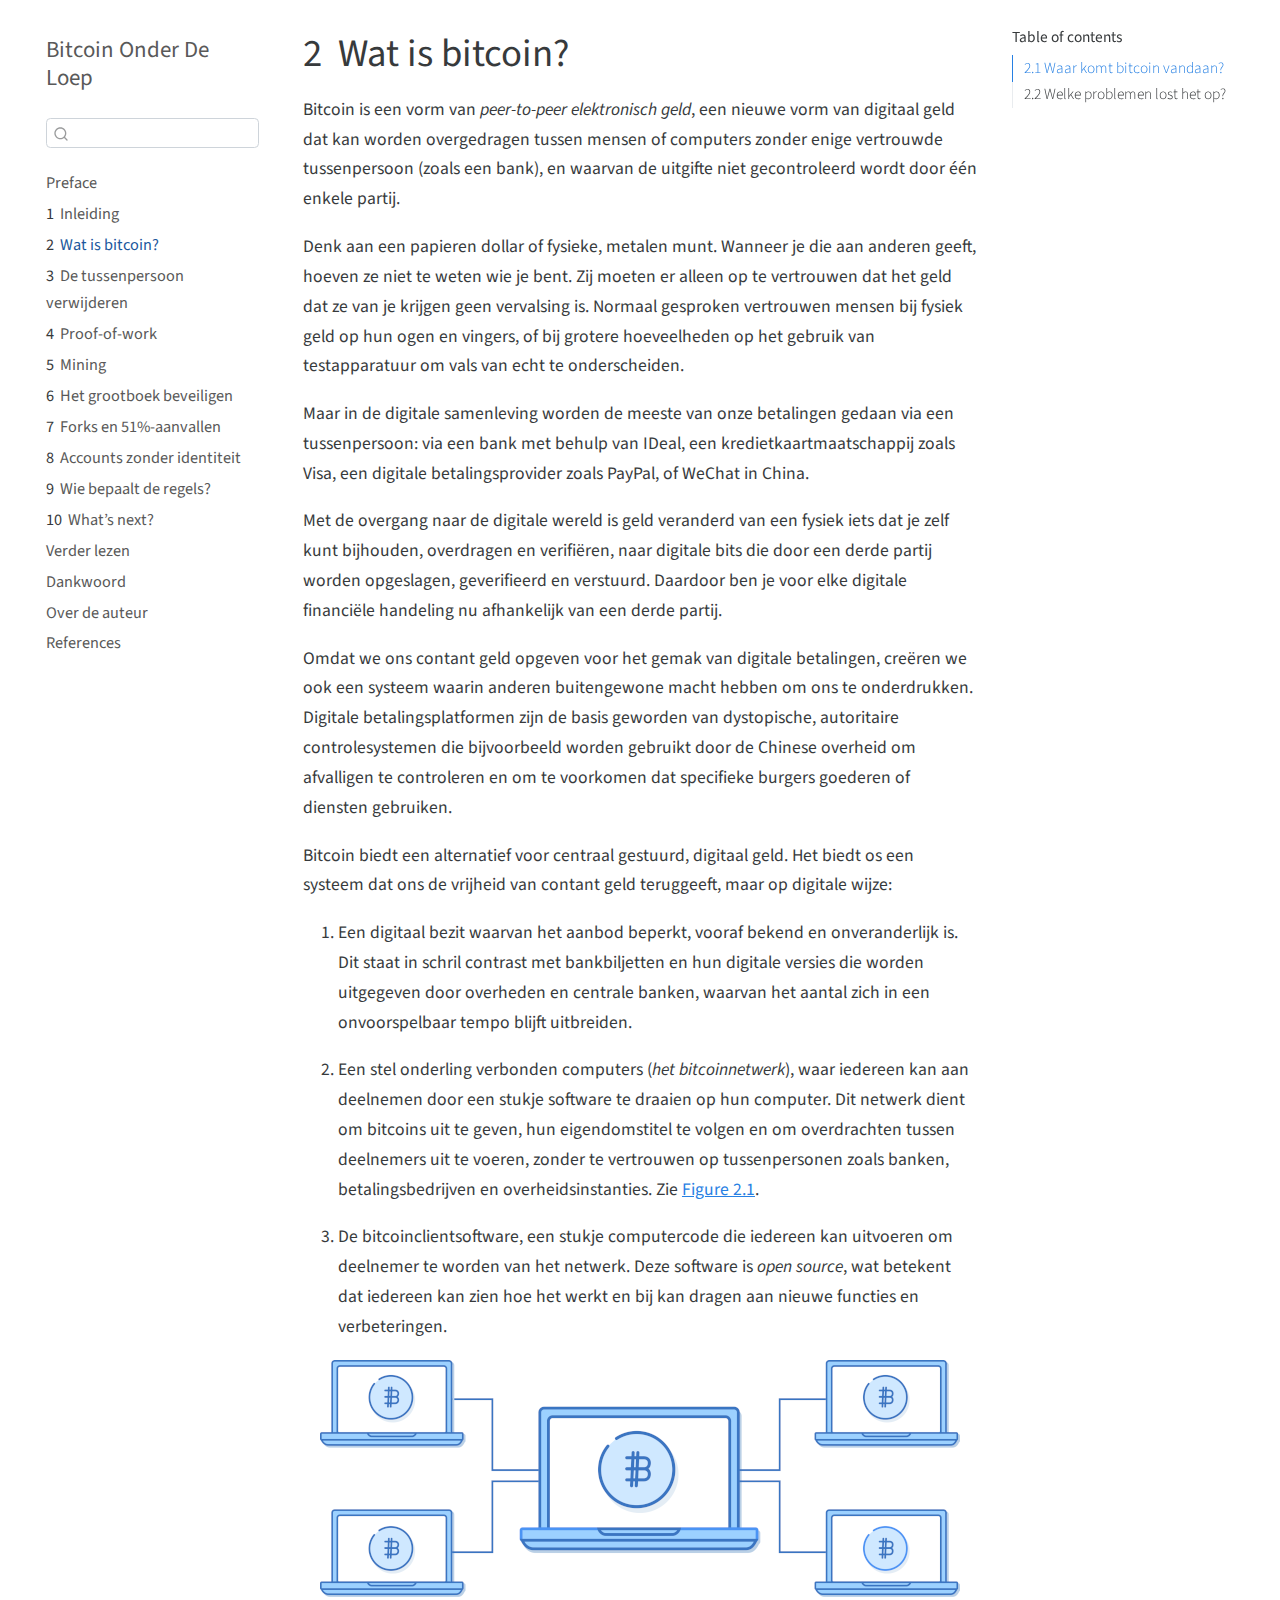
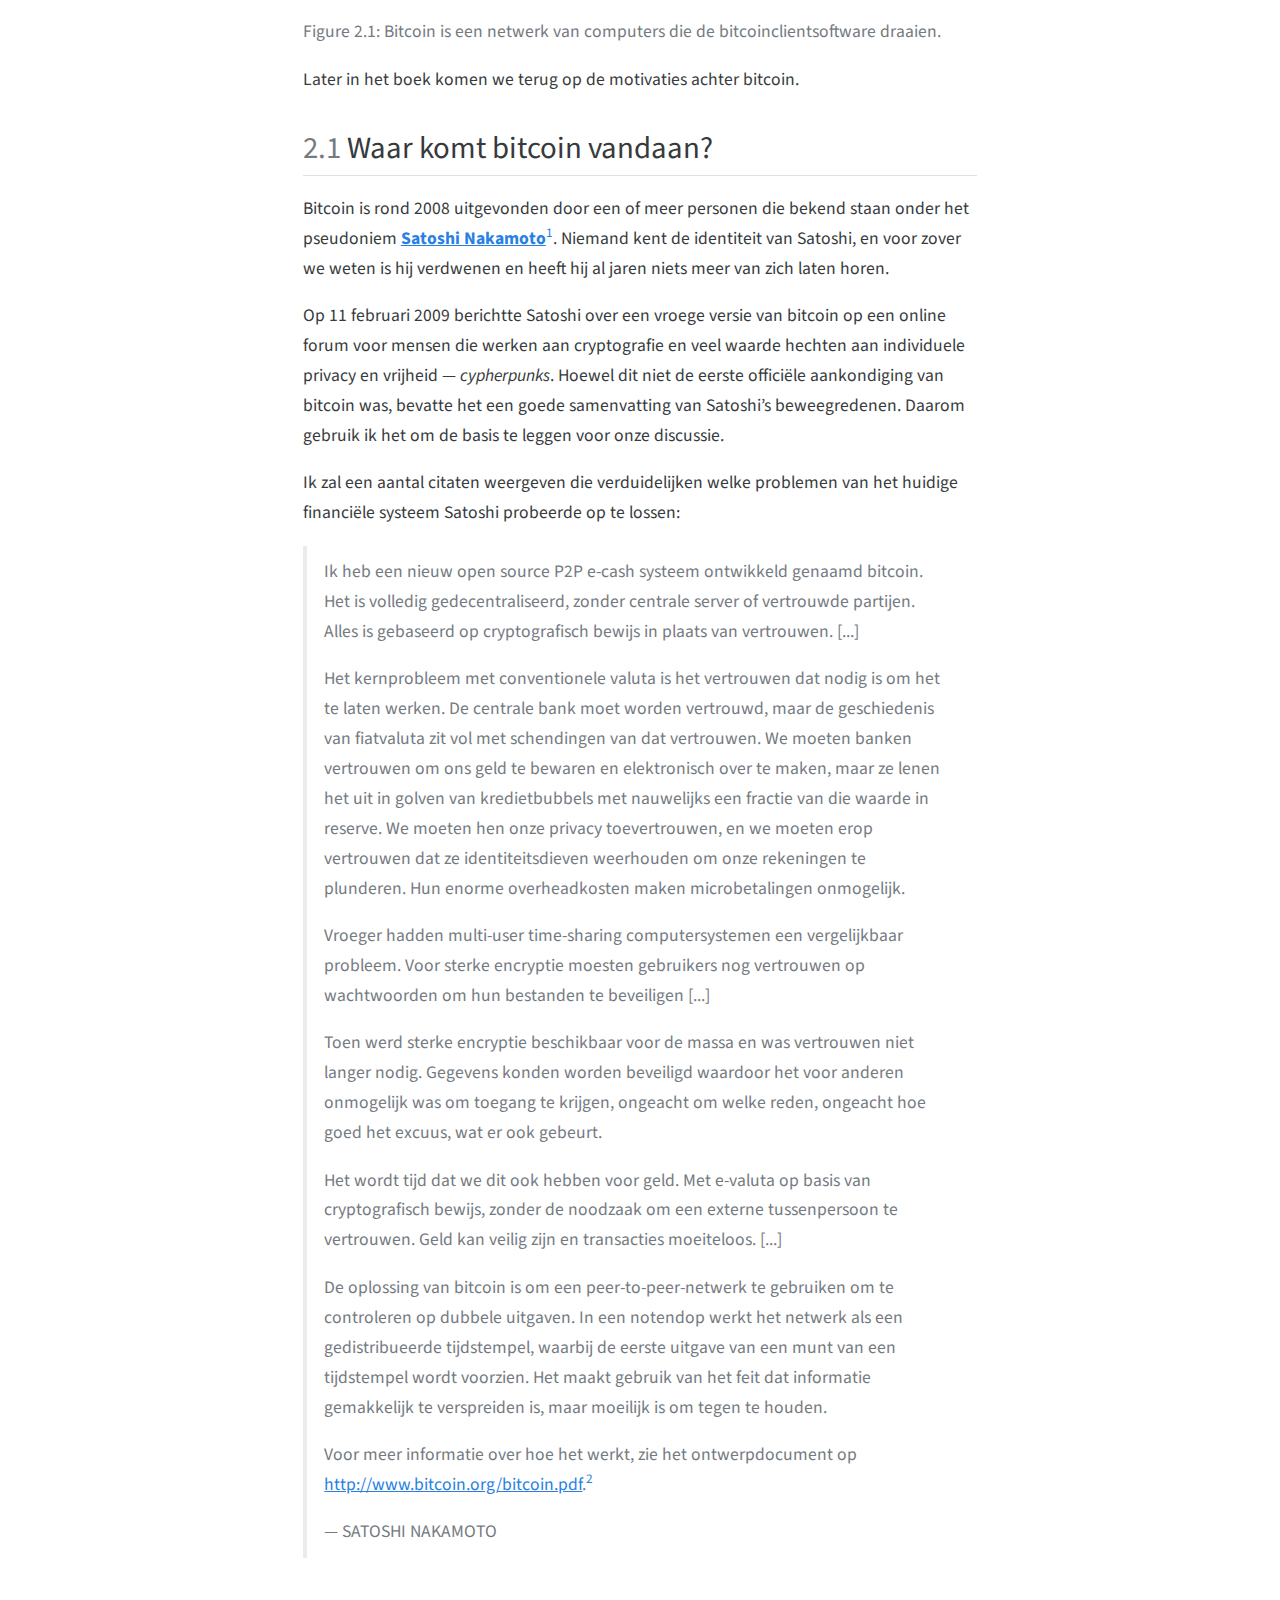
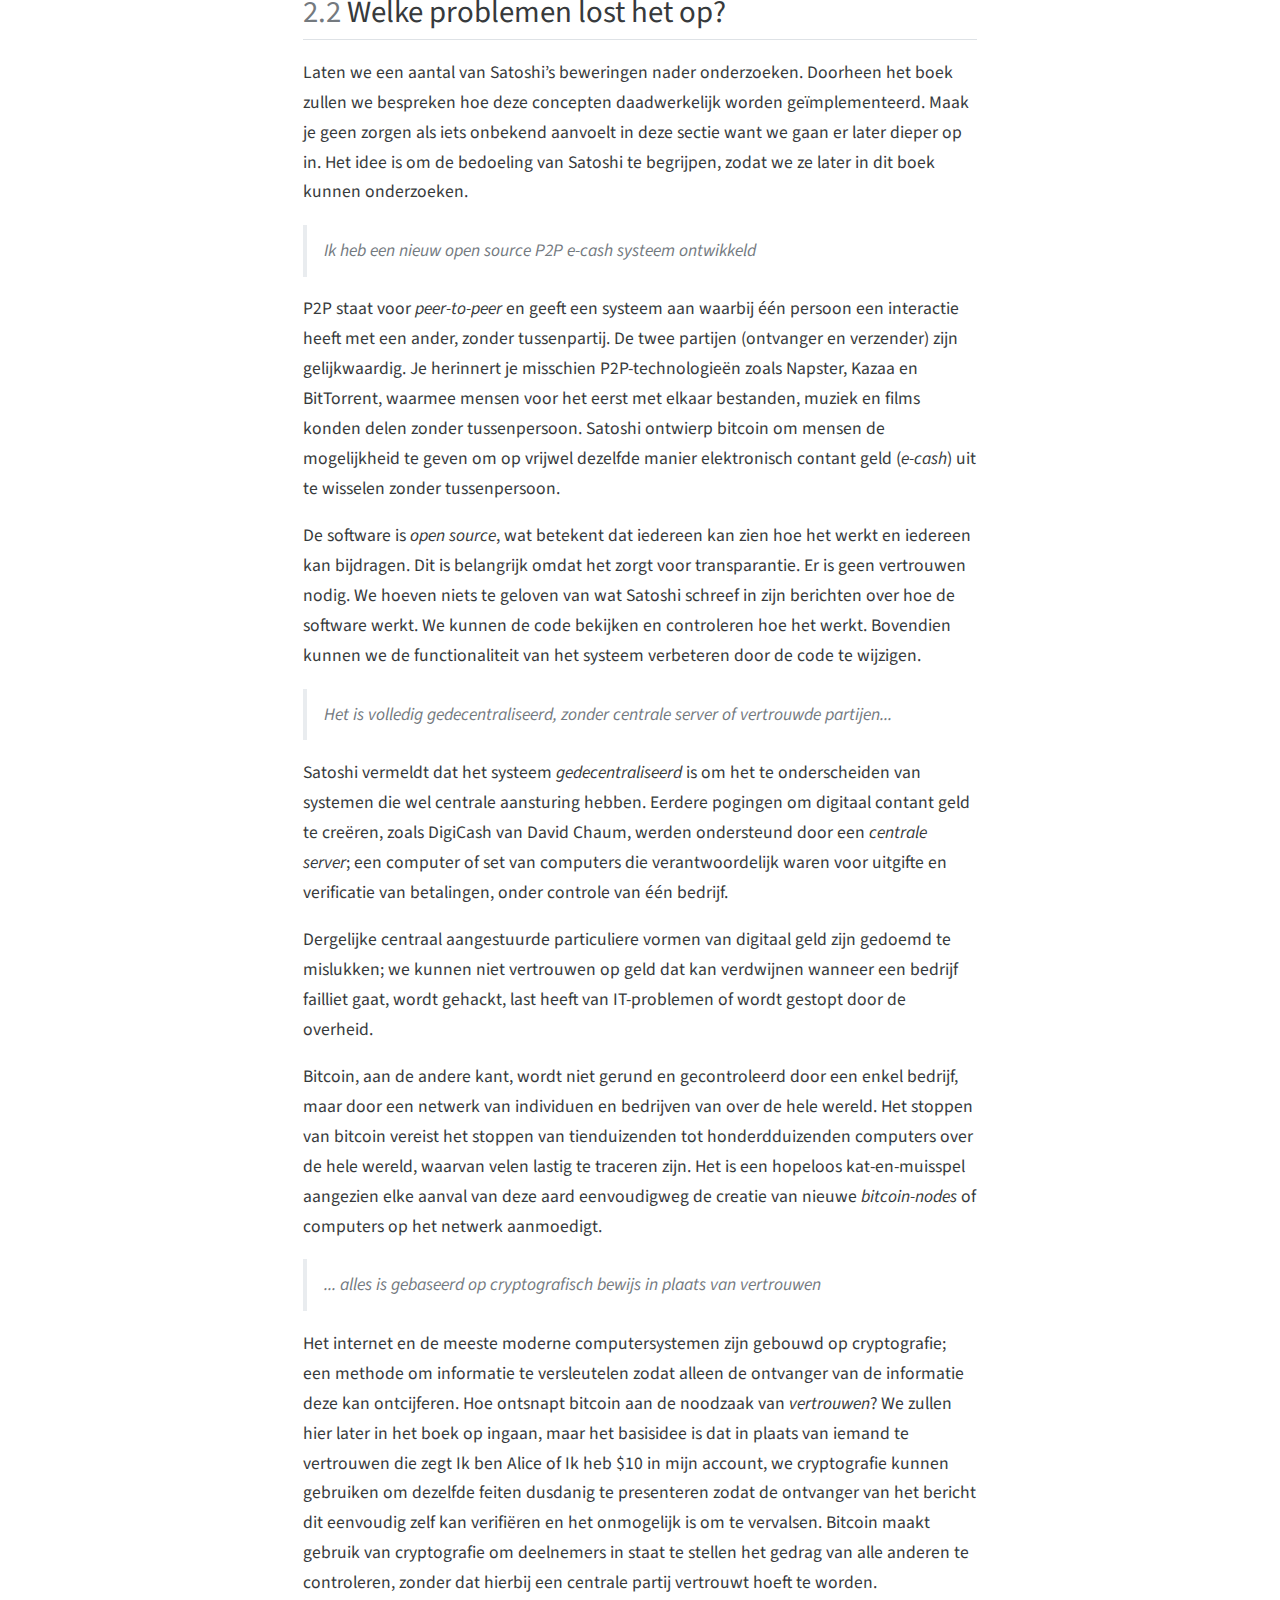
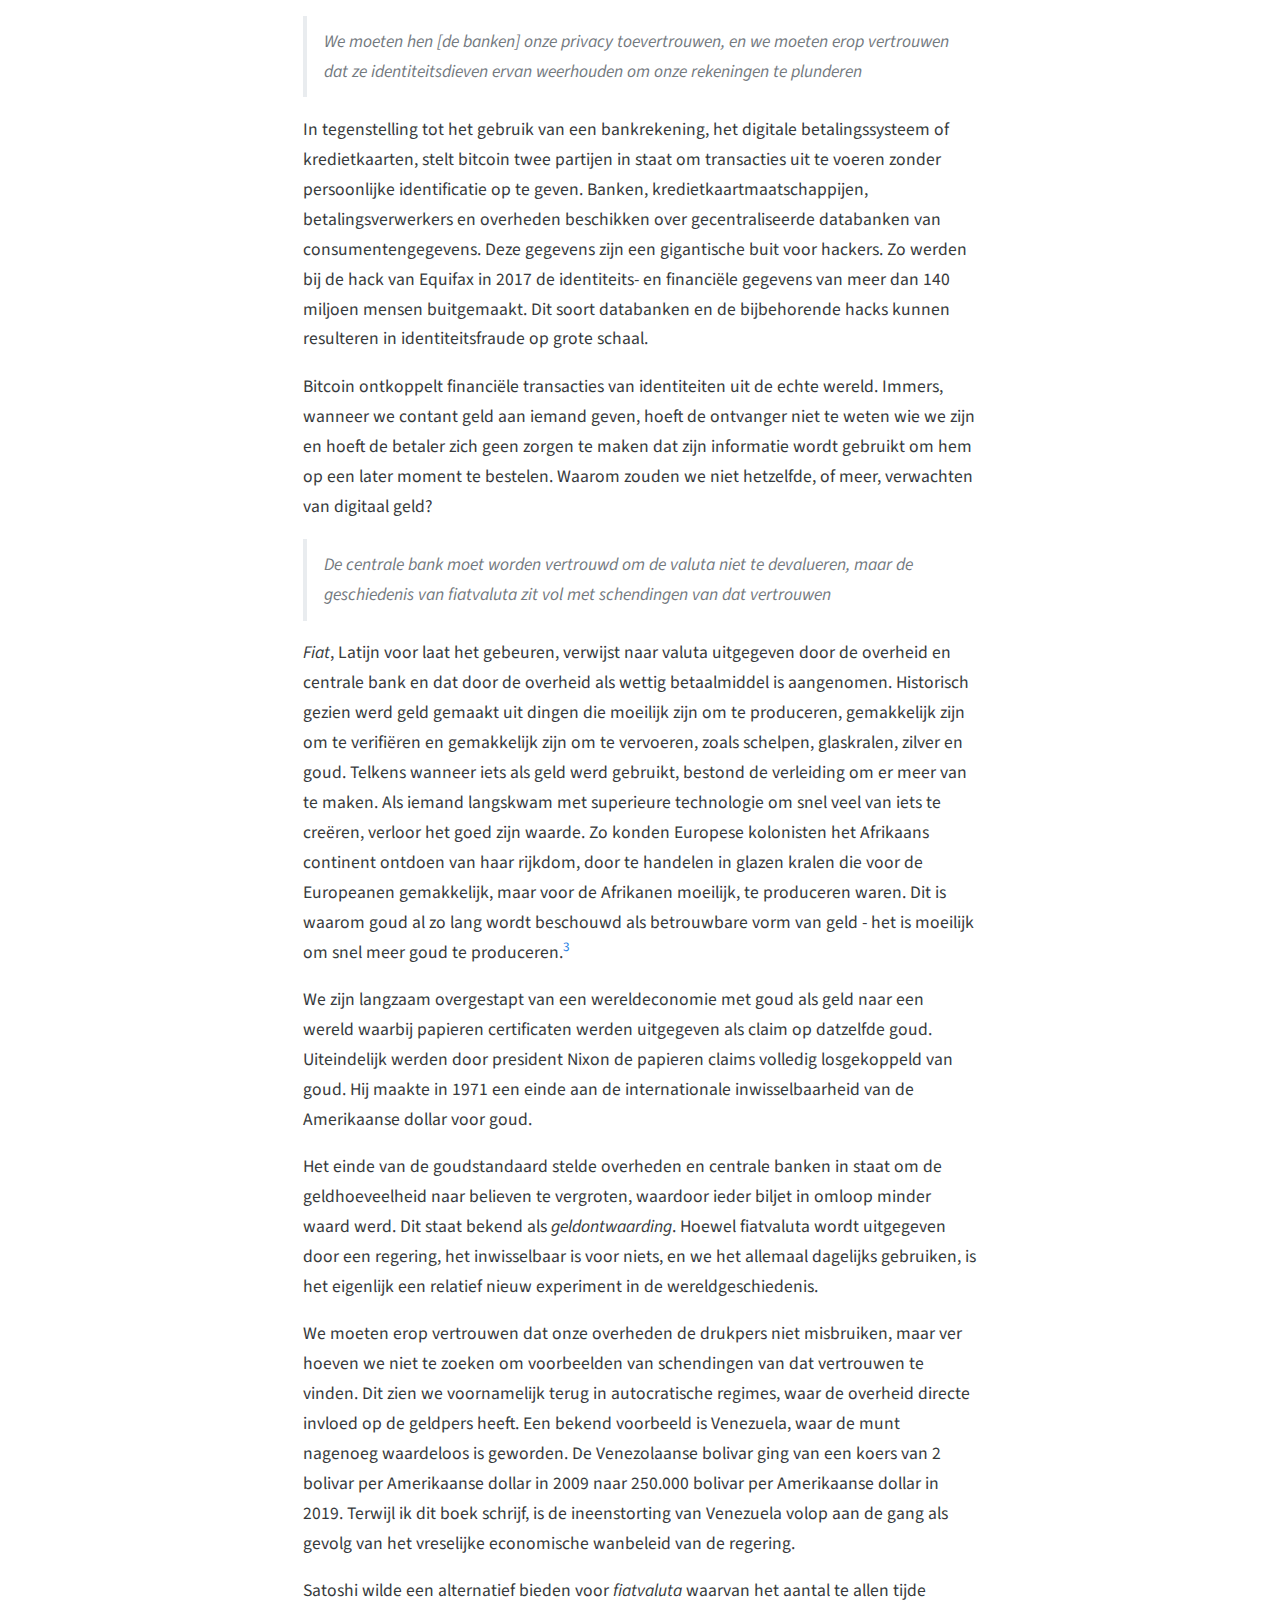
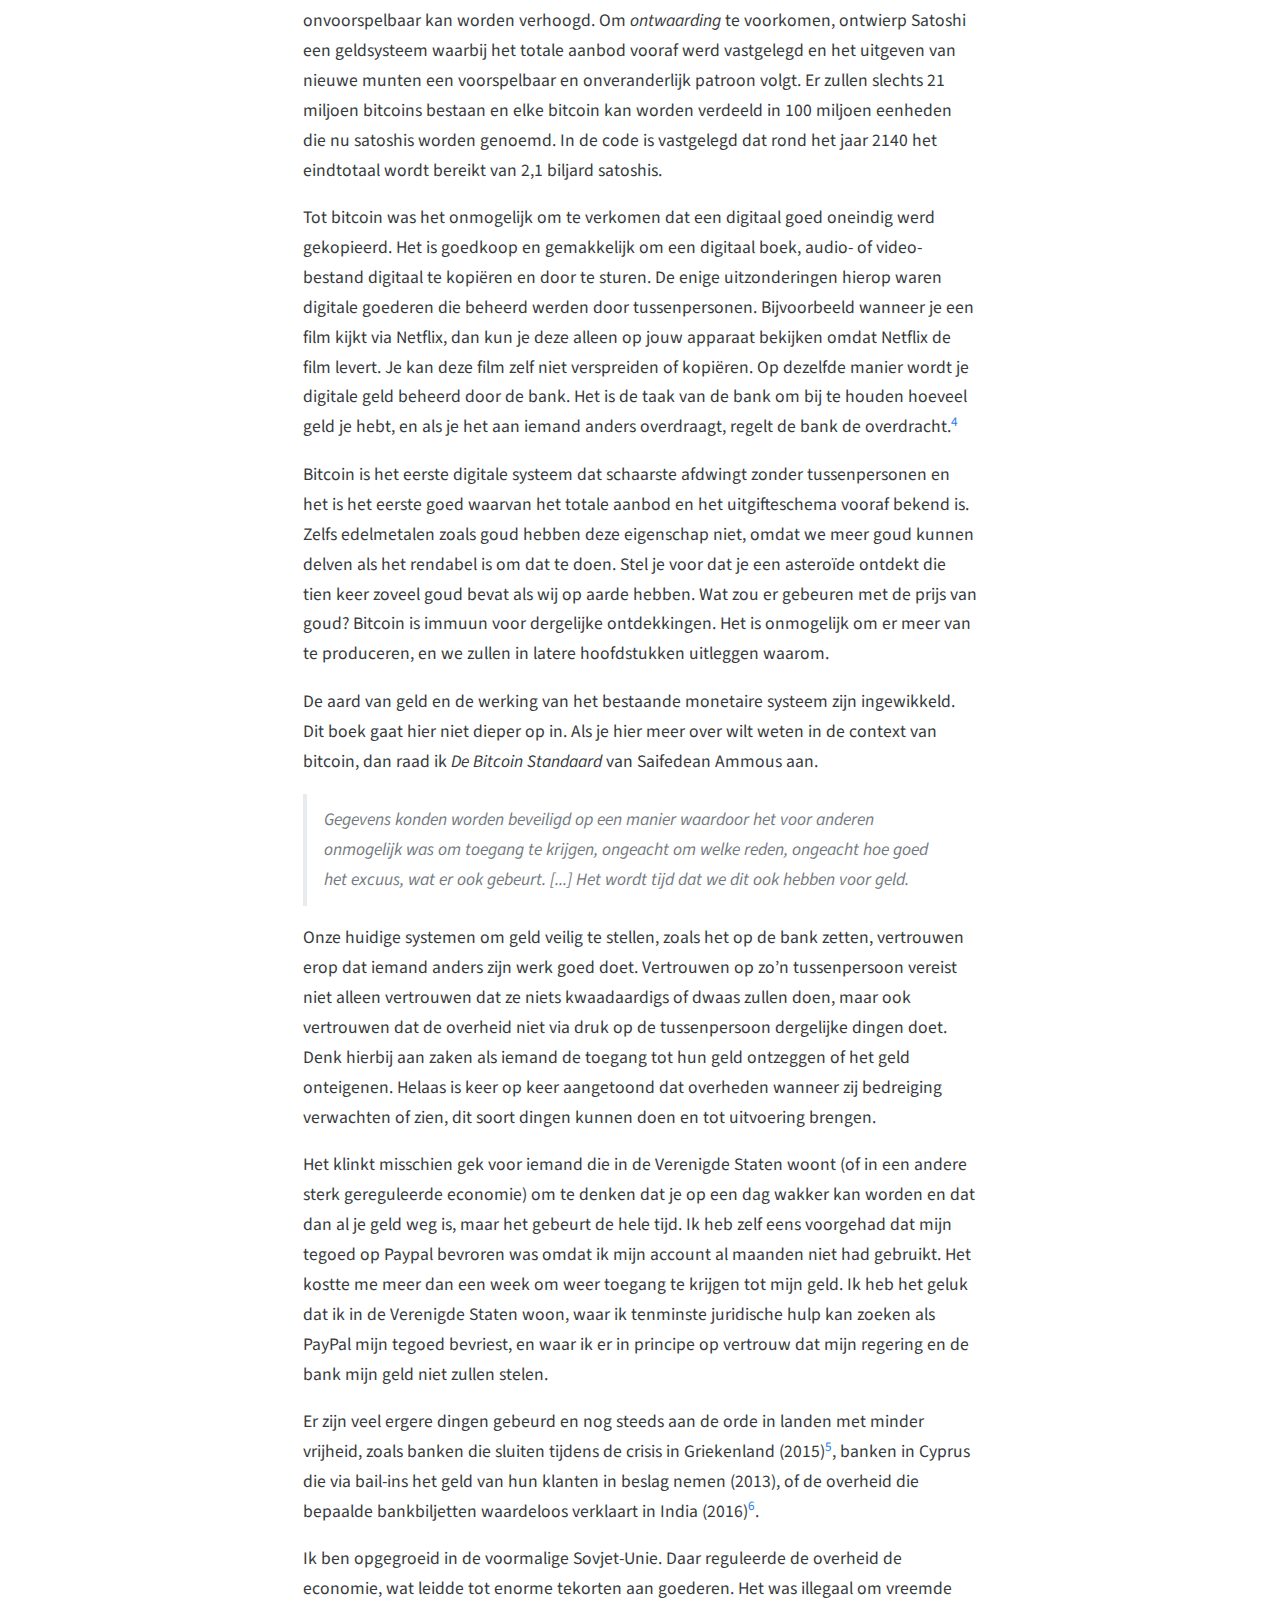
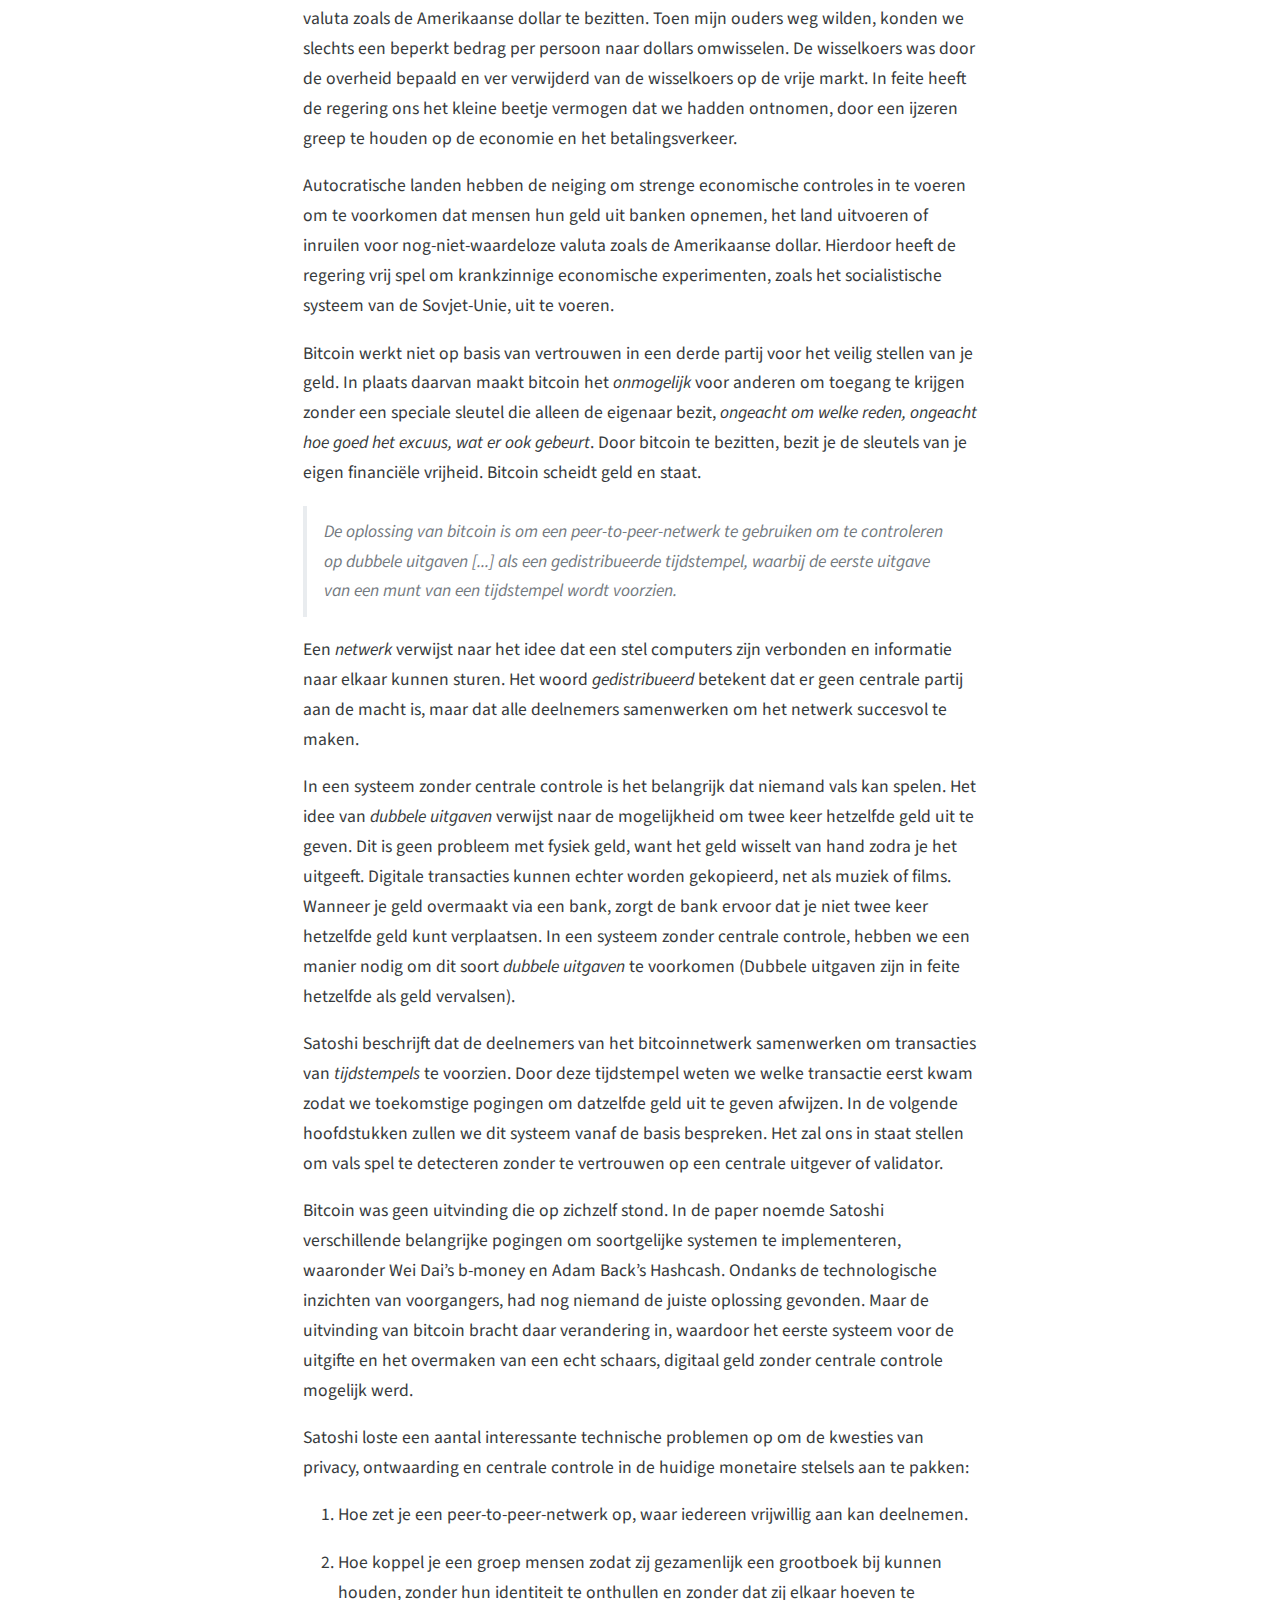
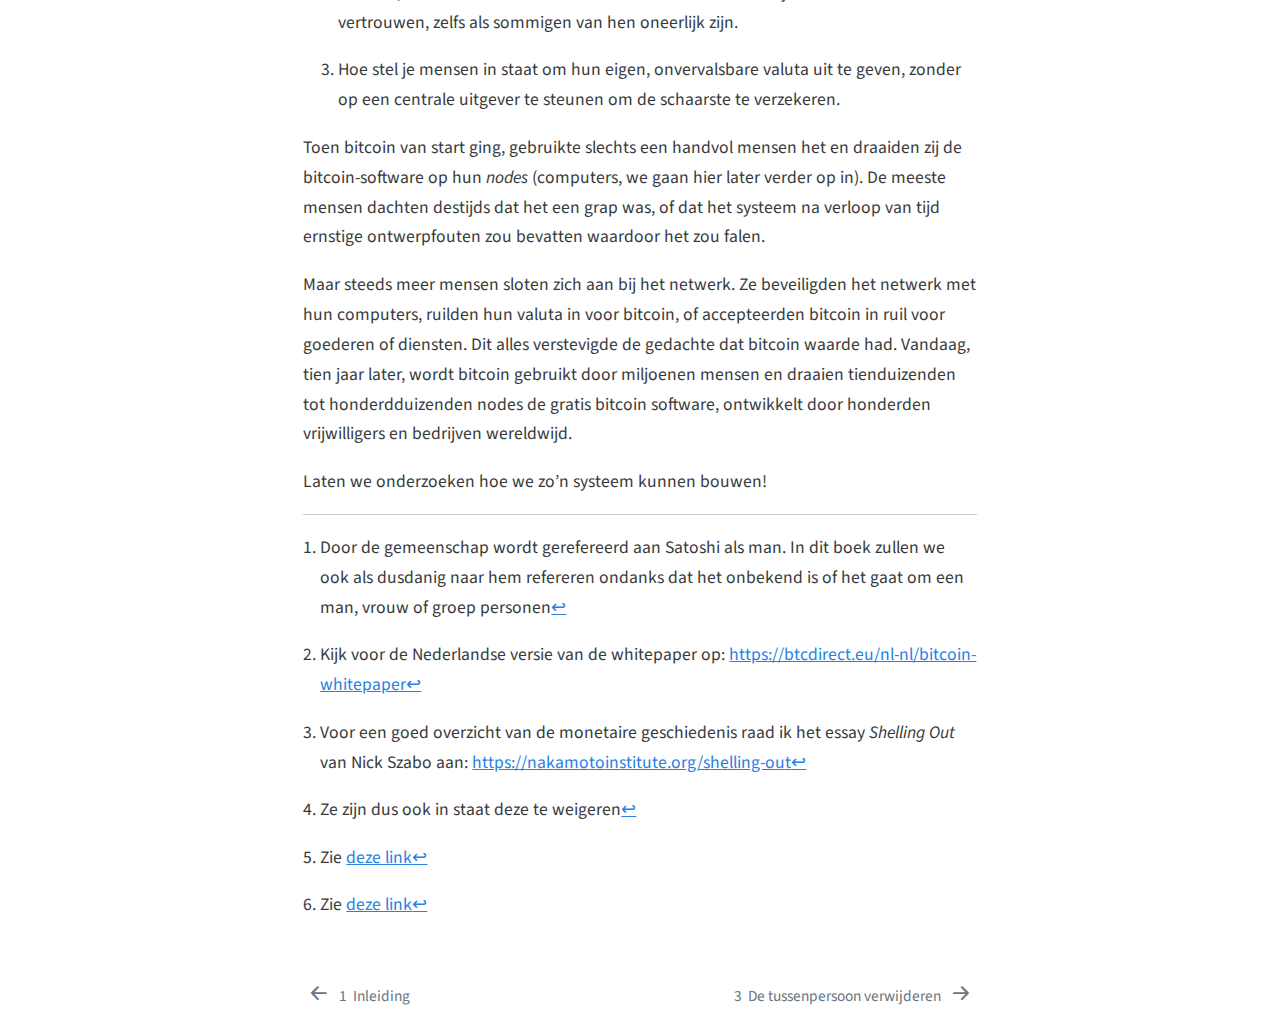
==== _book/ch01.html @ a64267f7 "Initial commit" ====
<!DOCTYPE html>
<html xmlns="http://www.w3.org/1999/xhtml" lang="en" xml:lang="en"><head>

<meta charset="utf-8">
<meta name="generator" content="quarto-1.2.335">

<meta name="viewport" content="width=device-width, initial-scale=1.0, user-scalable=yes">


<title>Bitcoin Onder De Loep - 2&nbsp; Wat is bitcoin?</title>
<style>
code{white-space: pre-wrap;}
span.smallcaps{font-variant: small-caps;}
div.columns{display: flex; gap: min(4vw, 1.5em);}
div.column{flex: auto; overflow-x: auto;}
div.hanging-indent{margin-left: 1.5em; text-indent: -1.5em;}
ul.task-list{list-style: none;}
ul.task-list li input[type="checkbox"] {
  width: 0.8em;
  margin: 0 0.8em 0.2em -1.6em;
  vertical-align: middle;
}
</style>


<script src="site_libs/quarto-nav/quarto-nav.js"></script>
<script src="site_libs/quarto-nav/headroom.min.js"></script>
<script src="site_libs/clipboard/clipboard.min.js"></script>
<script src="site_libs/quarto-search/autocomplete.umd.js"></script>
<script src="site_libs/quarto-search/fuse.min.js"></script>
<script src="site_libs/quarto-search/quarto-search.js"></script>
<meta name="quarto:offset" content="./">
<link href="./ch02.html" rel="next">
<link href="./inleiding.html" rel="prev">
<script src="site_libs/quarto-html/quarto.js"></script>
<script src="site_libs/quarto-html/popper.min.js"></script>
<script src="site_libs/quarto-html/tippy.umd.min.js"></script>
<script src="site_libs/quarto-html/anchor.min.js"></script>
<link href="site_libs/quarto-html/tippy.css" rel="stylesheet">
<link href="site_libs/quarto-html/quarto-syntax-highlighting.css" rel="stylesheet" id="quarto-text-highlighting-styles">
<script src="site_libs/bootstrap/bootstrap.min.js"></script>
<link href="site_libs/bootstrap/bootstrap-icons.css" rel="stylesheet">
<link href="site_libs/bootstrap/bootstrap.min.css" rel="stylesheet" id="quarto-bootstrap" data-mode="light">
<script id="quarto-search-options" type="application/json">{
  "location": "sidebar",
  "copy-button": false,
  "collapse-after": 3,
  "panel-placement": "start",
  "type": "textbox",
  "limit": 20,
  "language": {
    "search-no-results-text": "No results",
    "search-matching-documents-text": "matching documents",
    "search-copy-link-title": "Copy link to search",
    "search-hide-matches-text": "Hide additional matches",
    "search-more-match-text": "more match in this document",
    "search-more-matches-text": "more matches in this document",
    "search-clear-button-title": "Clear",
    "search-detached-cancel-button-title": "Cancel",
    "search-submit-button-title": "Submit"
  }
}</script>


</head>

<body class="nav-sidebar floating">

<div id="quarto-search-results"></div>
  <header id="quarto-header" class="headroom fixed-top">
  <nav class="quarto-secondary-nav" data-bs-toggle="collapse" data-bs-target="#quarto-sidebar" aria-controls="quarto-sidebar" aria-expanded="false" aria-label="Toggle sidebar navigation" onclick="if (window.quartoToggleHeadroom) { window.quartoToggleHeadroom(); }">
    <div class="container-fluid d-flex justify-content-between">
      <h1 class="quarto-secondary-nav-title"><span class="chapter-number">2</span>&nbsp; <span class="chapter-title">Wat is bitcoin?</span></h1>
      <button type="button" class="quarto-btn-toggle btn" aria-label="Show secondary navigation">
        <i class="bi bi-chevron-right"></i>
      </button>
    </div>
  </nav>
</header>
<!-- content -->
<div id="quarto-content" class="quarto-container page-columns page-rows-contents page-layout-article">
<!-- sidebar -->
  <nav id="quarto-sidebar" class="sidebar collapse sidebar-navigation floating overflow-auto">
    <div class="pt-lg-2 mt-2 text-left sidebar-header">
    <div class="sidebar-title mb-0 py-0">
      <a href="./">Bitcoin Onder De Loep</a> 
    </div>
      </div>
      <div class="mt-2 flex-shrink-0 align-items-center">
        <div class="sidebar-search">
        <div id="quarto-search" class="" title="Search"></div>
        </div>
      </div>
    <div class="sidebar-menu-container"> 
    <ul class="list-unstyled mt-1">
        <li class="sidebar-item">
  <div class="sidebar-item-container"> 
  <a href="./index.html" class="sidebar-item-text sidebar-link">Preface</a>
  </div>
</li>
        <li class="sidebar-item">
  <div class="sidebar-item-container"> 
  <a href="./inleiding.html" class="sidebar-item-text sidebar-link"><span class="chapter-number">1</span>&nbsp; <span class="chapter-title">Inleiding</span></a>
  </div>
</li>
        <li class="sidebar-item">
  <div class="sidebar-item-container"> 
  <a href="./ch01.html" class="sidebar-item-text sidebar-link active"><span class="chapter-number">2</span>&nbsp; <span class="chapter-title">Wat is bitcoin?</span></a>
  </div>
</li>
        <li class="sidebar-item">
  <div class="sidebar-item-container"> 
  <a href="./ch02.html" class="sidebar-item-text sidebar-link"><span class="chapter-number">3</span>&nbsp; <span class="chapter-title">De tussenpersoon verwijderen</span></a>
  </div>
</li>
        <li class="sidebar-item">
  <div class="sidebar-item-container"> 
  <a href="./ch03.html" class="sidebar-item-text sidebar-link"><span class="chapter-number">4</span>&nbsp; <span class="chapter-title">Proof-of-work</span></a>
  </div>
</li>
        <li class="sidebar-item">
  <div class="sidebar-item-container"> 
  <a href="./ch04.html" class="sidebar-item-text sidebar-link"><span class="chapter-number">5</span>&nbsp; <span class="chapter-title">Mining</span></a>
  </div>
</li>
        <li class="sidebar-item">
  <div class="sidebar-item-container"> 
  <a href="./ch05.html" class="sidebar-item-text sidebar-link"><span class="chapter-number">6</span>&nbsp; <span class="chapter-title">Het grootboek beveiligen</span></a>
  </div>
</li>
        <li class="sidebar-item">
  <div class="sidebar-item-container"> 
  <a href="./ch06.html" class="sidebar-item-text sidebar-link"><span class="chapter-number">7</span>&nbsp; <span class="chapter-title">Forks en 51%-aanvallen</span></a>
  </div>
</li>
        <li class="sidebar-item">
  <div class="sidebar-item-container"> 
  <a href="./ch07.html" class="sidebar-item-text sidebar-link"><span class="chapter-number">8</span>&nbsp; <span class="chapter-title">Accounts zonder identiteit</span></a>
  </div>
</li>
        <li class="sidebar-item">
  <div class="sidebar-item-container"> 
  <a href="./ch08.html" class="sidebar-item-text sidebar-link"><span class="chapter-number">9</span>&nbsp; <span class="chapter-title">Wie bepaalt de regels?</span></a>
  </div>
</li>
        <li class="sidebar-item">
  <div class="sidebar-item-container"> 
  <a href="./ch09.html" class="sidebar-item-text sidebar-link"><span class="chapter-number">10</span>&nbsp; <span class="chapter-title">What’s next?</span></a>
  </div>
</li>
        <li class="sidebar-item">
  <div class="sidebar-item-container"> 
  <a href="./ch10.html" class="sidebar-item-text sidebar-link">Verder lezen</a>
  </div>
</li>
        <li class="sidebar-item">
  <div class="sidebar-item-container"> 
  <a href="./ch11.html" class="sidebar-item-text sidebar-link">Dankwoord</a>
  </div>
</li>
        <li class="sidebar-item">
  <div class="sidebar-item-container"> 
  <a href="./ch12.html" class="sidebar-item-text sidebar-link">Over de auteur</a>
  </div>
</li>
        <li class="sidebar-item">
  <div class="sidebar-item-container"> 
  <a href="./references.html" class="sidebar-item-text sidebar-link">References</a>
  </div>
</li>
    </ul>
    </div>
</nav>
<!-- margin-sidebar -->
    <div id="quarto-margin-sidebar" class="sidebar margin-sidebar">
        <nav id="TOC" role="doc-toc" class="toc-active">
    <h2 id="toc-title">Table of contents</h2>
   
  <ul>
  <li><a href="#waar-komt-bitcoin-vandaan" id="toc-waar-komt-bitcoin-vandaan" class="nav-link active" data-scroll-target="#waar-komt-bitcoin-vandaan"><span class="toc-section-number">2.1</span>  Waar komt bitcoin vandaan?</a></li>
  <li><a href="#welke-problemen-lost-het-op" id="toc-welke-problemen-lost-het-op" class="nav-link" data-scroll-target="#welke-problemen-lost-het-op"><span class="toc-section-number">2.2</span>  Welke problemen lost het op?</a></li>
  </ul>
</nav>
    </div>
<!-- main -->
<main class="content" id="quarto-document-content">

<header id="title-block-header" class="quarto-title-block default">
<div class="quarto-title">
<h1 class="title d-none d-lg-block"><span class="chapter-number">2</span>&nbsp; <span class="chapter-title">Wat is bitcoin?</span></h1>
</div>



<div class="quarto-title-meta">

    
  
    
  </div>
  

</header>

<p>Bitcoin is een vorm van <em>peer-to-peer elektronisch geld</em>, een nieuwe vorm van digitaal geld dat kan worden overgedragen tussen mensen of computers zonder enige vertrouwde tussenpersoon (zoals een bank), en waarvan de uitgifte niet gecontroleerd wordt door één enkele partij.</p>
<p>Denk aan een papieren dollar of fysieke, metalen munt. Wanneer je die aan anderen geeft, hoeven ze niet te weten wie je bent. Zij moeten er alleen op te vertrouwen dat het geld dat ze van je krijgen geen vervalsing is. Normaal gesproken vertrouwen mensen bij fysiek geld op hun ogen en vingers, of bij grotere hoeveelheden op het gebruik van testapparatuur om vals van echt te onderscheiden.</p>
<p>Maar in de digitale samenleving worden de meeste van onze betalingen gedaan via een tussenpersoon: via een bank met behulp van IDeal, een kredietkaartmaatschappij zoals Visa, een digitale betalingsprovider zoals PayPal, of WeChat in China.</p>
<p>Met de overgang naar de digitale wereld is geld veranderd van een fysiek iets dat je zelf kunt bijhouden, overdragen en verifiëren, naar digitale bits die door een derde partij worden opgeslagen, geverifieerd en verstuurd. Daardoor ben je voor elke digitale financiële handeling nu afhankelijk van een derde partij.</p>
<p>Omdat we ons contant geld opgeven voor het gemak van digitale betalingen, creëren we ook een systeem waarin anderen buitengewone macht hebben om ons te onderdrukken. Digitale betalingsplatformen zijn de basis geworden van dystopische, autoritaire controlesystemen die bijvoorbeeld worden gebruikt door de Chinese overheid om afvalligen te controleren en om te voorkomen dat specifieke burgers goederen of diensten gebruiken.</p>
<p>Bitcoin biedt een alternatief voor centraal gestuurd, digitaal geld. Het biedt os een systeem dat ons de vrijheid van contant geld teruggeeft, maar op digitale wijze:</p>
<ol type="1">
<li><p>Een digitaal bezit waarvan het aanbod beperkt, vooraf bekend en onveranderlijk is. Dit staat in schril contrast met bankbiljetten en hun digitale versies die worden uitgegeven door overheden en centrale banken, waarvan het aantal zich in een onvoorspelbaar tempo blijft uitbreiden.</p></li>
<li><p>Een stel onderling verbonden computers (<em>het bitcoinnetwerk</em>), waar iedereen kan aan deelnemen door een stukje software te draaien op hun computer. Dit netwerk dient om bitcoins uit te geven, hun eigendomstitel te volgen en om overdrachten tussen deelnemers uit te voeren, zonder te vertrouwen op tussenpersonen zoals banken, betalingsbedrijven en overheidsinstanties. Zie <a href="#fig-bitcoinnetwerk">Figure&nbsp;<span>2.1</span></a>.</p></li>
<li><p>De bitcoinclientsoftware, een stukje computercode die iedereen kan uitvoeren om deelnemer te worden van het netwerk. Deze software is <em>open source</em>, wat betekent dat iedereen kan zien hoe het werkt en bij kan dragen aan nieuwe functies en verbeteringen.</p></li>
</ol>
<div id="fig-bitcoinnetwerk" class="quarto-figure quarto-figure-center anchored">
<figure class="figure">
<p><img src="images/fig1.png" class="img-fluid figure-img" alt="Bitcoin is een netwerk van computers die de bitcoinclientsoftware draaien."></p>
<p></p><figcaption class="figure-caption">Figure&nbsp;2.1: Bitcoin is een netwerk van computers die de bitcoinclientsoftware draaien.</figcaption><p></p>
</figure>
</div>
<p>Later in het boek komen we terug op de motivaties achter bitcoin.</p>
<section id="waar-komt-bitcoin-vandaan" class="level2" data-number="2.1">
<h2 data-number="2.1" class="anchored" data-anchor-id="waar-komt-bitcoin-vandaan"><span class="header-section-number">2.1</span> Waar komt bitcoin vandaan?</h2>
<p>Bitcoin is rond 2008 uitgevonden door een of meer personen die bekend staan onder het pseudoniem <a href="https://nl.wikipedia.org/wiki/Satoshi_Nakamoto"><strong>Satoshi Nakamoto</strong></a><a href="#fn1" class="footnote-ref" id="fnref1" role="doc-noteref"><sup>1</sup></a>. Niemand kent de identiteit van Satoshi, en voor zover we weten is hij verdwenen en heeft hij al jaren niets meer van zich laten horen.</p>
<p>Op 11 februari 2009 berichtte Satoshi over een vroege versie van bitcoin op een online forum voor mensen die werken aan cryptografie en veel waarde hechten aan individuele privacy en vrijheid — <em>cypherpunks</em>. Hoewel dit niet de eerste officiële aankondiging van bitcoin was, bevatte het een goede samenvatting van Satoshi’s beweegredenen. Daarom gebruik ik het om de basis te leggen voor onze discussie.</p>
<p>Ik zal een aantal citaten weergeven die verduidelijken welke problemen van het huidige financiële systeem Satoshi probeerde op te lossen:</p>
<blockquote class="blockquote">
<p>Ik heb een nieuw open source P2P e-cash systeem ontwikkeld genaamd bitcoin. Het is volledig gedecentraliseerd, zonder centrale server of vertrouwde partijen. Alles is gebaseerd op cryptografisch bewijs in plaats van vertrouwen. [...]</p>
<p>Het kernprobleem met conventionele valuta is het vertrouwen dat nodig is om het te laten werken. De centrale bank moet worden vertrouwd, maar de geschiedenis van fiatvaluta zit vol met schendingen van dat vertrouwen. We moeten banken vertrouwen om ons geld te bewaren en elektronisch over te maken, maar ze lenen het uit in golven van kredietbubbels met nauwelijks een fractie van die waarde in reserve. We moeten hen onze privacy toevertrouwen, en we moeten erop vertrouwen dat ze identiteitsdieven weerhouden om onze rekeningen te plunderen. Hun enorme overheadkosten maken microbetalingen onmogelijk.</p>
<p>Vroeger hadden multi-user time-sharing computersystemen een vergelijkbaar probleem. Voor sterke encryptie moesten gebruikers nog vertrouwen op wachtwoorden om hun bestanden te beveiligen [...]</p>
<p>Toen werd sterke encryptie beschikbaar voor de massa en was vertrouwen niet langer nodig. Gegevens konden worden beveiligd waardoor het voor anderen onmogelijk was om toegang te krijgen, ongeacht om welke reden, ongeacht hoe goed het excuus, wat er ook gebeurt.</p>
<p>Het wordt tijd dat we dit ook hebben voor geld. Met e-valuta op basis van cryptografisch bewijs, zonder de noodzaak om een externe tussenpersoon te vertrouwen. Geld kan veilig zijn en transacties moeiteloos. [...]</p>
<p>De oplossing van bitcoin is om een peer-to-peer-netwerk te gebruiken om te controleren op dubbele uitgaven. In een notendop werkt het netwerk als een gedistribueerde tijdstempel, waarbij de eerste uitgave van een munt van een tijdstempel wordt voorzien. Het maakt gebruik van het feit dat informatie gemakkelijk te verspreiden is, maar moeilijk is om tegen te houden.</p>
<p>Voor meer informatie over hoe het werkt, zie het ontwerpdocument op <a href="http://www.bitcoin.org/bitcoin.pdf" class="uri">http://www.bitcoin.org/bitcoin.pdf</a>.<a href="#fn2" class="footnote-ref" id="fnref2" role="doc-noteref"><sup>2</sup></a></p>
<p>— <span class="upright">SATOSHI NAKAMOTO</span></p>
</blockquote>
</section>
<section id="welke-problemen-lost-het-op" class="level2" data-number="2.2">
<h2 data-number="2.2" class="anchored" data-anchor-id="welke-problemen-lost-het-op"><span class="header-section-number">2.2</span> Welke problemen lost het op?</h2>
<p>Laten we een aantal van Satoshi’s beweringen nader onderzoeken. Doorheen het boek zullen we bespreken hoe deze concepten daadwerkelijk worden geïmplementeerd. Maak je geen zorgen als iets onbekend aanvoelt in deze sectie want we gaan er later dieper op in. Het idee is om de bedoeling van Satoshi te begrijpen, zodat we ze later in dit boek kunnen onderzoeken.</p>
<blockquote class="blockquote">
<p><em>Ik heb een nieuw open source P2P e-cash systeem ontwikkeld</em></p>
</blockquote>
<p>P2P staat voor <em>peer-to-peer</em> en geeft een systeem aan waarbij één persoon een interactie heeft met een ander, zonder tussenpartij. De twee partijen (ontvanger en verzender) zijn gelijkwaardig. Je herinnert je misschien P2P-technologieën zoals Napster, Kazaa en BitTorrent, waarmee mensen voor het eerst met elkaar bestanden, muziek en films konden delen zonder tussenpersoon. Satoshi ontwierp bitcoin om mensen de mogelijkheid te geven om op vrijwel dezelfde manier elektronisch contant geld (<em>e-cash</em>) uit te wisselen zonder tussenpersoon.</p>
<p>De software is <em>open source</em>, wat betekent dat iedereen kan zien hoe het werkt en iedereen kan bijdragen. Dit is belangrijk omdat het zorgt voor transparantie. Er is geen vertrouwen nodig. We hoeven niets te geloven van wat Satoshi schreef in zijn berichten over hoe de software werkt. We kunnen de code bekijken en controleren hoe het werkt. Bovendien kunnen we de functionaliteit van het systeem verbeteren door de code te wijzigen.</p>
<blockquote class="blockquote">
<p><em>Het is volledig gedecentraliseerd, zonder centrale server of vertrouwde partijen...</em></p>
</blockquote>
<p>Satoshi vermeldt dat het systeem <em>gedecentraliseerd</em> is om het te onderscheiden van systemen die wel centrale aansturing hebben. Eerdere pogingen om digitaal contant geld te creëren, zoals DigiCash van David Chaum, werden ondersteund door een <em>centrale server</em>; een computer of set van computers die verantwoordelijk waren voor uitgifte en verificatie van betalingen, onder controle van één bedrijf.</p>
<p>Dergelijke centraal aangestuurde particuliere vormen van digitaal geld zijn gedoemd te mislukken; we kunnen niet vertrouwen op geld dat kan verdwijnen wanneer een bedrijf failliet gaat, wordt gehackt, last heeft van IT-problemen of wordt gestopt door de overheid.</p>
<p>Bitcoin, aan de andere kant, wordt niet gerund en gecontroleerd door een enkel bedrijf, maar door een netwerk van individuen en bedrijven van over de hele wereld. Het stoppen van bitcoin vereist het stoppen van tienduizenden tot honderdduizenden computers over de hele wereld, waarvan velen lastig te traceren zijn. Het is een hopeloos kat-en-muisspel aangezien elke aanval van deze aard eenvoudigweg de creatie van nieuwe <em>bitcoin-nodes</em> of computers op het netwerk aanmoedigt.</p>
<blockquote class="blockquote">
<p><em>... alles is gebaseerd op cryptografisch bewijs in plaats van vertrouwen</em></p>
</blockquote>
<p>Het internet en de meeste moderne computersystemen zijn gebouwd op cryptografie; een methode om informatie te versleutelen zodat alleen de ontvanger van de informatie deze kan ontcijferen. Hoe ontsnapt bitcoin aan de noodzaak van <em>vertrouwen</em>? We zullen hier later in het boek op ingaan, maar het basisidee is dat in plaats van iemand te vertrouwen die zegt Ik ben Alice of Ik heb $10 in mijn account, we cryptografie kunnen gebruiken om dezelfde feiten dusdanig te presenteren zodat de ontvanger van het bericht dit eenvoudig zelf kan verifiëren en het onmogelijk is om te vervalsen. Bitcoin maakt gebruik van cryptografie om deelnemers in staat te stellen het gedrag van alle anderen te controleren, zonder dat hierbij een centrale partij vertrouwt hoeft te worden.</p>
<blockquote class="blockquote">
<p><em>We moeten hen [de banken] onze privacy toevertrouwen, en we moeten erop vertrouwen dat ze identiteitsdieven ervan weerhouden om onze rekeningen te plunderen</em></p>
</blockquote>
<p>In tegenstelling tot het gebruik van een bankrekening, het digitale betalingssysteem of kredietkaarten, stelt bitcoin twee partijen in staat om transacties uit te voeren zonder persoonlijke identificatie op te geven. Banken, kredietkaartmaatschappijen, betalingsverwerkers en overheden beschikken over gecentraliseerde databanken van consumentengegevens. Deze gegevens zijn een gigantische buit voor hackers. Zo werden bij de hack van Equifax in 2017 de identiteits- en financiële gegevens van meer dan 140 miljoen mensen buitgemaakt. Dit soort databanken en de bijbehorende hacks kunnen resulteren in identiteitsfraude op grote schaal.</p>
<p>Bitcoin ontkoppelt financiële transacties van identiteiten uit de echte wereld. Immers, wanneer we contant geld aan iemand geven, hoeft de ontvanger niet te weten wie we zijn en hoeft de betaler zich geen zorgen te maken dat zijn informatie wordt gebruikt om hem op een later moment te bestelen. Waarom zouden we niet hetzelfde, of meer, verwachten van digitaal geld?</p>
<blockquote class="blockquote">
<p><em>De centrale bank moet worden vertrouwd om de valuta niet te devalueren, maar de geschiedenis van fiatvaluta zit vol met schendingen van dat vertrouwen</em></p>
</blockquote>
<p><em>Fiat</em>, Latijn voor laat het gebeuren, verwijst naar valuta uitgegeven door de overheid en centrale bank en dat door de overheid als wettig betaalmiddel is aangenomen. Historisch gezien werd geld gemaakt uit dingen die moeilijk zijn om te produceren, gemakkelijk zijn om te verifiëren en gemakkelijk zijn om te vervoeren, zoals schelpen, glaskralen, zilver en goud. Telkens wanneer iets als geld werd gebruikt, bestond de verleiding om er meer van te maken. Als iemand langskwam met superieure technologie om snel veel van iets te creëren, verloor het goed zijn waarde. Zo konden Europese kolonisten het Afrikaans continent ontdoen van haar rijkdom, door te handelen in glazen kralen die voor de Europeanen gemakkelijk, maar voor de Afrikanen moeilijk, te produceren waren. Dit is waarom goud al zo lang wordt beschouwd als betrouwbare vorm van geld - het is moeilijk om snel meer goud te produceren.<a href="#fn3" class="footnote-ref" id="fnref3" role="doc-noteref"><sup>3</sup></a></p>
<p>We zijn langzaam overgestapt van een wereldeconomie met goud als geld naar een wereld waarbij papieren certificaten werden uitgegeven als claim op datzelfde goud. Uiteindelijk werden door president Nixon de papieren claims volledig losgekoppeld van goud. Hij maakte in 1971 een einde aan de internationale inwisselbaarheid van de Amerikaanse dollar voor goud.</p>
<p>Het einde van de goudstandaard stelde overheden en centrale banken in staat om de geldhoeveelheid naar believen te vergroten, waardoor ieder biljet in omloop minder waard werd. Dit staat bekend als <em>geldontwaarding</em>. Hoewel fiatvaluta wordt uitgegeven door een regering, het inwisselbaar is voor niets, en we het allemaal dagelijks gebruiken, is het eigenlijk een relatief nieuw experiment in de wereldgeschiedenis.</p>
<p>We moeten erop vertrouwen dat onze overheden de drukpers niet misbruiken, maar ver hoeven we niet te zoeken om voorbeelden van schendingen van dat vertrouwen te vinden. Dit zien we voornamelijk terug in autocratische regimes, waar de overheid directe invloed op de geldpers heeft. Een bekend voorbeeld is Venezuela, waar de munt nagenoeg waardeloos is geworden. De Venezolaanse bolivar ging van een koers van 2 bolivar per Amerikaanse dollar in 2009 naar 250.000 bolivar per Amerikaanse dollar in 2019. Terwijl ik dit boek schrijf, is de ineenstorting van Venezuela volop aan de gang als gevolg van het vreselijke economische wanbeleid van de regering.</p>
<p>Satoshi wilde een alternatief bieden voor <em>fiatvaluta</em> waarvan het aantal te allen tijde onvoorspelbaar kan worden verhoogd. Om <em>ontwaarding</em> te voorkomen, ontwierp Satoshi een geldsysteem waarbij het totale aanbod vooraf werd vastgelegd en het uitgeven van nieuwe munten een voorspelbaar en onveranderlijk patroon volgt. Er zullen slechts 21 miljoen bitcoins bestaan en elke bitcoin kan worden verdeeld in 100 miljoen eenheden die nu satoshis worden genoemd. In de code is vastgelegd dat rond het jaar 2140 het eindtotaal wordt bereikt van 2,1 biljard satoshis.</p>
<p>Tot bitcoin was het onmogelijk om te verkomen dat een digitaal goed oneindig werd gekopieerd. Het is goedkoop en gemakkelijk om een digitaal boek, audio- of video-bestand digitaal te kopiëren en door te sturen. De enige uitzonderingen hierop waren digitale goederen die beheerd werden door tussenpersonen. Bijvoorbeeld wanneer je een film kijkt via Netflix, dan kun je deze alleen op jouw apparaat bekijken omdat Netflix de film levert. Je kan deze film zelf niet verspreiden of kopiëren. Op dezelfde manier wordt je digitale geld beheerd door de bank. Het is de taak van de bank om bij te houden hoeveel geld je hebt, en als je het aan iemand anders overdraagt, regelt de bank de overdracht.<a href="#fn4" class="footnote-ref" id="fnref4" role="doc-noteref"><sup>4</sup></a></p>
<p>Bitcoin is het eerste digitale systeem dat schaarste afdwingt zonder tussenpersonen en het is het eerste goed waarvan het totale aanbod en het uitgifteschema vooraf bekend is. Zelfs edelmetalen zoals goud hebben deze eigenschap niet, omdat we meer goud kunnen delven als het rendabel is om dat te doen. Stel je voor dat je een asteroïde ontdekt die tien keer zoveel goud bevat als wij op aarde hebben. Wat zou er gebeuren met de prijs van goud? Bitcoin is immuun voor dergelijke ontdekkingen. Het is onmogelijk om er meer van te produceren, en we zullen in latere hoofdstukken uitleggen waarom.</p>
<p>De aard van geld en de werking van het bestaande monetaire systeem zijn ingewikkeld. Dit boek gaat hier niet dieper op in. Als je hier meer over wilt weten in de context van bitcoin, dan raad ik <em>De Bitcoin Standaard</em> van Saifedean Ammous aan.</p>
<blockquote class="blockquote">
<p><em>Gegevens konden worden beveiligd op een manier waardoor het voor anderen onmogelijk was om toegang te krijgen, ongeacht om welke reden, ongeacht hoe goed het excuus, wat er ook gebeurt. [...] Het wordt tijd dat we dit ook hebben voor geld.</em></p>
</blockquote>
<p>Onze huidige systemen om geld veilig te stellen, zoals het op de bank zetten, vertrouwen erop dat iemand anders zijn werk goed doet. Vertrouwen op zo’n tussenpersoon vereist niet alleen vertrouwen dat ze niets kwaadaardigs of dwaas zullen doen, maar ook vertrouwen dat de overheid niet via druk op de tussenpersoon dergelijke dingen doet. Denk hierbij aan zaken als iemand de toegang tot hun geld ontzeggen of het geld onteigenen. Helaas is keer op keer aangetoond dat overheden wanneer zij bedreiging verwachten of zien, dit soort dingen kunnen doen en tot uitvoering brengen.</p>
<p>Het klinkt misschien gek voor iemand die in de Verenigde Staten woont (of in een andere sterk gereguleerde economie) om te denken dat je op een dag wakker kan worden en dat dan al je geld weg is, maar het gebeurt de hele tijd. Ik heb zelf eens voorgehad dat mijn tegoed op Paypal bevroren was omdat ik mijn account al maanden niet had gebruikt. Het kostte me meer dan een week om weer toegang te krijgen tot mijn geld. Ik heb het geluk dat ik in de Verenigde Staten woon, waar ik tenminste juridische hulp kan zoeken als PayPal mijn tegoed bevriest, en waar ik er in principe op vertrouw dat mijn regering en de bank mijn geld niet zullen stelen.</p>
<p>Er zijn veel ergere dingen gebeurd en nog steeds aan de orde in landen met minder vrijheid, zoals banken die sluiten tijdens de crisis in Griekenland (2015)<a href="#fn5" class="footnote-ref" id="fnref5" role="doc-noteref"><sup>5</sup></a>, banken in Cyprus die via bail-ins het geld van hun klanten in beslag nemen (2013), of de overheid die bepaalde bankbiljetten waardeloos verklaart in India (2016)<a href="#fn6" class="footnote-ref" id="fnref6" role="doc-noteref"><sup>6</sup></a>.</p>
<p>Ik ben opgegroeid in de voormalige Sovjet-Unie. Daar reguleerde de overheid de economie, wat leidde tot enorme tekorten aan goederen. Het was illegaal om vreemde valuta zoals de Amerikaanse dollar te bezitten. Toen mijn ouders weg wilden, konden we slechts een beperkt bedrag per persoon naar dollars omwisselen. De wisselkoers was door de overheid bepaald en ver verwijderd van de wisselkoers op de vrije markt. In feite heeft de regering ons het kleine beetje vermogen dat we hadden ontnomen, door een ijzeren greep te houden op de economie en het betalingsverkeer.</p>
<p>Autocratische landen hebben de neiging om strenge economische controles in te voeren om te voorkomen dat mensen hun geld uit banken opnemen, het land uitvoeren of inruilen voor nog-niet-waardeloze valuta zoals de Amerikaanse dollar. Hierdoor heeft de regering vrij spel om krankzinnige economische experimenten, zoals het socialistische systeem van de Sovjet-Unie, uit te voeren.</p>
<p>Bitcoin werkt niet op basis van vertrouwen in een derde partij voor het veilig stellen van je geld. In plaats daarvan maakt bitcoin het <em>onmogelijk</em> voor anderen om toegang te krijgen zonder een speciale sleutel die alleen de eigenaar bezit, <em>ongeacht om welke reden, ongeacht hoe goed het excuus, wat er ook gebeurt</em>. Door bitcoin te bezitten, bezit je de sleutels van je eigen financiële vrijheid. Bitcoin scheidt geld en staat.</p>
<blockquote class="blockquote">
<p><em>De oplossing van bitcoin is om een peer-to-peer-netwerk te gebruiken om te controleren op dubbele uitgaven [...] als een gedistribueerde tijdstempel, waarbij de eerste uitgave van een munt van een tijdstempel wordt voorzien.</em></p>
</blockquote>
<p>Een <em>netwerk</em> verwijst naar het idee dat een stel computers zijn verbonden en informatie naar elkaar kunnen sturen. Het woord <em>gedistribueerd</em> betekent dat er geen centrale partij aan de macht is, maar dat alle deelnemers samenwerken om het netwerk succesvol te maken.</p>
<p>In een systeem zonder centrale controle is het belangrijk dat niemand vals kan spelen. Het idee van <em>dubbele uitgaven</em> verwijst naar de mogelijkheid om twee keer hetzelfde geld uit te geven. Dit is geen probleem met fysiek geld, want het geld wisselt van hand zodra je het uitgeeft. Digitale transacties kunnen echter worden gekopieerd, net als muziek of films. Wanneer je geld overmaakt via een bank, zorgt de bank ervoor dat je niet twee keer hetzelfde geld kunt verplaatsen. In een systeem zonder centrale controle, hebben we een manier nodig om dit soort <em>dubbele uitgaven</em> te voorkomen (Dubbele uitgaven zijn in feite hetzelfde als geld vervalsen).</p>
<p>Satoshi beschrijft dat de deelnemers van het bitcoinnetwerk samenwerken om transacties van <em>tijdstempels</em> te voorzien. Door deze tijdstempel weten we welke transactie eerst kwam zodat we toekomstige pogingen om datzelfde geld uit te geven afwijzen. In de volgende hoofdstukken zullen we dit systeem vanaf de basis bespreken. Het zal ons in staat stellen om vals spel te detecteren zonder te vertrouwen op een centrale uitgever of validator.</p>
<p>Bitcoin was geen uitvinding die op zichzelf stond. In de paper noemde Satoshi verschillende belangrijke pogingen om soortgelijke systemen te implementeren, waaronder Wei Dai’s b-money en Adam Back’s Hashcash. Ondanks de technologische inzichten van voorgangers, had nog niemand de juiste oplossing gevonden. Maar de uitvinding van bitcoin bracht daar verandering in, waardoor het eerste systeem voor de uitgifte en het overmaken van een echt schaars, digitaal geld zonder centrale controle mogelijk werd.</p>
<p>Satoshi loste een aantal interessante technische problemen op om de kwesties van privacy, ontwaarding en centrale controle in de huidige monetaire stelsels aan te pakken:</p>
<ol type="1">
<li><p>Hoe zet je een peer-to-peer-netwerk op, waar iedereen vrijwillig aan kan deelnemen.</p></li>
<li><p>Hoe koppel je een groep mensen zodat zij gezamenlijk een grootboek bij kunnen houden, zonder hun identiteit te onthullen en zonder dat zij elkaar hoeven te vertrouwen, zelfs als sommigen van hen oneerlijk zijn.</p></li>
<li><p>Hoe stel je mensen in staat om hun eigen, onvervalsbare valuta uit te geven, zonder op een centrale uitgever te steunen om de schaarste te verzekeren.</p></li>
</ol>
<p>Toen bitcoin van start ging, gebruikte slechts een handvol mensen het en draaiden zij de bitcoin-software op hun <em>nodes</em> (computers, we gaan hier later verder op in). De meeste mensen dachten destijds dat het een grap was, of dat het systeem na verloop van tijd ernstige ontwerpfouten zou bevatten waardoor het zou falen.</p>
<p>Maar steeds meer mensen sloten zich aan bij het netwerk. Ze beveiligden het netwerk met hun computers, ruilden hun valuta in voor bitcoin, of accepteerden bitcoin in ruil voor goederen of diensten. Dit alles verstevigde de gedachte dat bitcoin waarde had. Vandaag, tien jaar later, wordt bitcoin gebruikt door miljoenen mensen en draaien tienduizenden tot honderdduizenden nodes de gratis bitcoin software, ontwikkelt door honderden vrijwilligers en bedrijven wereldwijd.</p>
<p>Laten we onderzoeken hoe we zo’n systeem kunnen bouwen!</p>


</section>
<section id="footnotes" class="footnotes footnotes-end-of-document" role="doc-endnotes">
<hr>
<ol>
<li id="fn1"><p>Door de gemeenschap wordt gerefereerd aan Satoshi als man. In dit boek zullen we ook als dusdanig naar hem refereren ondanks dat het onbekend is of het gaat om een man, vrouw of groep personen<a href="#fnref1" class="footnote-back" role="doc-backlink">↩︎</a></p></li>
<li id="fn2"><p>Kijk voor de Nederlandse versie van de whitepaper op: <a href="https://btcdirect.eu/nl-nl/bitcoin-whitepaper" class="uri">https://btcdirect.eu/nl-nl/bitcoin-whitepaper</a><a href="#fnref2" class="footnote-back" role="doc-backlink">↩︎</a></p></li>
<li id="fn3"><p>Voor een goed overzicht van de monetaire geschiedenis raad ik het essay <em>Shelling Out</em> van Nick Szabo aan: <a href="https://nakamotoinstitute.org/shelling-out" class="uri">https://nakamotoinstitute.org/shelling-out</a><a href="#fnref3" class="footnote-back" role="doc-backlink">↩︎</a></p></li>
<li id="fn4"><p>Ze zijn dus ook in staat deze te weigeren<a href="#fnref4" class="footnote-back" role="doc-backlink">↩︎</a></p></li>
<li id="fn5"><p>Zie <a href="https://www.nbcnews.com/business/business-news/greece-crisis-banks-shut-week-restrictions-imposed-atms-n383606/">deze link</a><a href="#fnref5" class="footnote-back" role="doc-backlink">↩︎</a></p></li>
<li id="fn6"><p>Zie <a href="https://www.washingtonpost.com/world/asia_pacific/india-invalidates-large-bank-notes-in-crackdown-on-crime/2016/11/08/cc705ee2-a5c6-11e6-ba46-53db57f0e351_story.html">deze link</a><a href="#fnref6" class="footnote-back" role="doc-backlink">↩︎</a></p></li>
</ol>
</section>

</main> <!-- /main -->
<script id="quarto-html-after-body" type="application/javascript">
window.document.addEventListener("DOMContentLoaded", function (event) {
  const toggleBodyColorMode = (bsSheetEl) => {
    const mode = bsSheetEl.getAttribute("data-mode");
    const bodyEl = window.document.querySelector("body");
    if (mode === "dark") {
      bodyEl.classList.add("quarto-dark");
      bodyEl.classList.remove("quarto-light");
    } else {
      bodyEl.classList.add("quarto-light");
      bodyEl.classList.remove("quarto-dark");
    }
  }
  const toggleBodyColorPrimary = () => {
    const bsSheetEl = window.document.querySelector("link#quarto-bootstrap");
    if (bsSheetEl) {
      toggleBodyColorMode(bsSheetEl);
    }
  }
  toggleBodyColorPrimary();  
  const icon = "";
  const anchorJS = new window.AnchorJS();
  anchorJS.options = {
    placement: 'right',
    icon: icon
  };
  anchorJS.add('.anchored');
  const clipboard = new window.ClipboardJS('.code-copy-button', {
    target: function(trigger) {
      return trigger.previousElementSibling;
    }
  });
  clipboard.on('success', function(e) {
    // button target
    const button = e.trigger;
    // don't keep focus
    button.blur();
    // flash "checked"
    button.classList.add('code-copy-button-checked');
    var currentTitle = button.getAttribute("title");
    button.setAttribute("title", "Copied!");
    let tooltip;
    if (window.bootstrap) {
      button.setAttribute("data-bs-toggle", "tooltip");
      button.setAttribute("data-bs-placement", "left");
      button.setAttribute("data-bs-title", "Copied!");
      tooltip = new bootstrap.Tooltip(button, 
        { trigger: "manual", 
          customClass: "code-copy-button-tooltip",
          offset: [0, -8]});
      tooltip.show();    
    }
    setTimeout(function() {
      if (tooltip) {
        tooltip.hide();
        button.removeAttribute("data-bs-title");
        button.removeAttribute("data-bs-toggle");
        button.removeAttribute("data-bs-placement");
      }
      button.setAttribute("title", currentTitle);
      button.classList.remove('code-copy-button-checked');
    }, 1000);
    // clear code selection
    e.clearSelection();
  });
  function tippyHover(el, contentFn) {
    const config = {
      allowHTML: true,
      content: contentFn,
      maxWidth: 500,
      delay: 100,
      arrow: false,
      appendTo: function(el) {
          return el.parentElement;
      },
      interactive: true,
      interactiveBorder: 10,
      theme: 'quarto',
      placement: 'bottom-start'
    };
    window.tippy(el, config); 
  }
  const noterefs = window.document.querySelectorAll('a[role="doc-noteref"]');
  for (var i=0; i<noterefs.length; i++) {
    const ref = noterefs[i];
    tippyHover(ref, function() {
      // use id or data attribute instead here
      let href = ref.getAttribute('data-footnote-href') || ref.getAttribute('href');
      try { href = new URL(href).hash; } catch {}
      const id = href.replace(/^#\/?/, "");
      const note = window.document.getElementById(id);
      return note.innerHTML;
    });
  }
  const findCites = (el) => {
    const parentEl = el.parentElement;
    if (parentEl) {
      const cites = parentEl.dataset.cites;
      if (cites) {
        return {
          el,
          cites: cites.split(' ')
        };
      } else {
        return findCites(el.parentElement)
      }
    } else {
      return undefined;
    }
  };
  var bibliorefs = window.document.querySelectorAll('a[role="doc-biblioref"]');
  for (var i=0; i<bibliorefs.length; i++) {
    const ref = bibliorefs[i];
    const citeInfo = findCites(ref);
    if (citeInfo) {
      tippyHover(citeInfo.el, function() {
        var popup = window.document.createElement('div');
        citeInfo.cites.forEach(function(cite) {
          var citeDiv = window.document.createElement('div');
          citeDiv.classList.add('hanging-indent');
          citeDiv.classList.add('csl-entry');
          var biblioDiv = window.document.getElementById('ref-' + cite);
          if (biblioDiv) {
            citeDiv.innerHTML = biblioDiv.innerHTML;
          }
          popup.appendChild(citeDiv);
        });
        return popup.innerHTML;
      });
    }
  }
});
</script>
<nav class="page-navigation">
  <div class="nav-page nav-page-previous">
      <a href="./inleiding.html" class="pagination-link">
        <i class="bi bi-arrow-left-short"></i> <span class="nav-page-text"><span class="chapter-number">1</span>&nbsp; <span class="chapter-title">Inleiding</span></span>
      </a>          
  </div>
  <div class="nav-page nav-page-next">
      <a href="./ch02.html" class="pagination-link">
        <span class="nav-page-text"><span class="chapter-number">3</span>&nbsp; <span class="chapter-title">De tussenpersoon verwijderen</span></span> <i class="bi bi-arrow-right-short"></i>
      </a>
  </div>
</nav>
</div> <!-- /content -->



</body></html>
---- _book/site_libs/quarto-html/tippy.css ----
.tippy-box[data-animation=fade][data-state=hidden]{opacity:0}[data-tippy-root]{max-width:calc(100vw - 10px)}.tippy-box{position:relative;background-color:#333;color:#fff;border-radius:4px;font-size:14px;line-height:1.4;white-space:normal;outline:0;transition-property:transform,visibility,opacity}.tippy-box[data-placement^=top]>.tippy-arrow{bottom:0}.tippy-box[data-placement^=top]>.tippy-arrow:before{bottom:-7px;left:0;border-width:8px 8px 0;border-top-color:initial;transform-origin:center top}.tippy-box[data-placement^=bottom]>.tippy-arrow{top:0}.tippy-box[data-placement^=bottom]>.tippy-arrow:before{top:-7px;left:0;border-width:0 8px 8px;border-bottom-color:initial;transform-origin:center bottom}.tippy-box[data-placement^=left]>.tippy-arrow{right:0}.tippy-box[data-placement^=left]>.tippy-arrow:before{border-width:8px 0 8px 8px;border-left-color:initial;right:-7px;transform-origin:center left}.tippy-box[data-placement^=right]>.tippy-arrow{left:0}.tippy-box[data-placement^=right]>.tippy-arrow:before{left:-7px;border-width:8px 8px 8px 0;border-right-color:initial;transform-origin:center right}.tippy-box[data-inertia][data-state=visible]{transition-timing-function:cubic-bezier(.54,1.5,.38,1.11)}.tippy-arrow{width:16px;height:16px;color:#333}.tippy-arrow:before{content:"";position:absolute;border-color:transparent;border-style:solid}.tippy-content{position:relative;padding:5px 9px;z-index:1}
---- _book/site_libs/quarto-html/quarto-syntax-highlighting.css ----
/* quarto syntax highlight colors */
:root {
  --quarto-hl-ot-color: #003B4F;
  --quarto-hl-at-color: #657422;
  --quarto-hl-ss-color: #20794D;
  --quarto-hl-an-color: #5E5E5E;
  --quarto-hl-fu-color: #4758AB;
  --quarto-hl-st-color: #20794D;
  --quarto-hl-cf-color: #003B4F;
  --quarto-hl-op-color: #5E5E5E;
  --quarto-hl-er-color: #AD0000;
  --quarto-hl-bn-color: #AD0000;
  --quarto-hl-al-color: #AD0000;
  --quarto-hl-va-color: #111111;
  --quarto-hl-bu-color: inherit;
  --quarto-hl-ex-color: inherit;
  --quarto-hl-pp-color: #AD0000;
  --quarto-hl-in-color: #5E5E5E;
  --quarto-hl-vs-color: #20794D;
  --quarto-hl-wa-color: #5E5E5E;
  --quarto-hl-do-color: #5E5E5E;
  --quarto-hl-im-color: #00769E;
  --quarto-hl-ch-color: #20794D;
  --quarto-hl-dt-color: #AD0000;
  --quarto-hl-fl-color: #AD0000;
  --quarto-hl-co-color: #5E5E5E;
  --quarto-hl-cv-color: #5E5E5E;
  --quarto-hl-cn-color: #8f5902;
  --quarto-hl-sc-color: #5E5E5E;
  --quarto-hl-dv-color: #AD0000;
  --quarto-hl-kw-color: #003B4F;
}

/* other quarto variables */
:root {
  --quarto-font-monospace: SFMono-Regular, Menlo, Monaco, Consolas, "Liberation Mono", "Courier New", monospace;
}

pre > code.sourceCode > span {
  color: #003B4F;
}

code span {
  color: #003B4F;
}

code.sourceCode > span {
  color: #003B4F;
}

div.sourceCode,
div.sourceCode pre.sourceCode {
  color: #003B4F;
}

code span.ot {
  color: #003B4F;
}

code span.at {
  color: #657422;
}

code span.ss {
  color: #20794D;
}

code span.an {
  color: #5E5E5E;
}

code span.fu {
  color: #4758AB;
}

code span.st {
  color: #20794D;
}

code span.cf {
  color: #003B4F;
}

code span.op {
  color: #5E5E5E;
}

code span.er {
  color: #AD0000;
}

code span.bn {
  color: #AD0000;
}

code span.al {
  color: #AD0000;
}

code span.va {
  color: #111111;
}

code span.pp {
  color: #AD0000;
}

code span.in {
  color: #5E5E5E;
}

code span.vs {
  color: #20794D;
}

code span.wa {
  color: #5E5E5E;
  font-style: italic;
}

code span.do {
  color: #5E5E5E;
  font-style: italic;
}

code span.im {
  color: #00769E;
}

code span.ch {
  color: #20794D;
}

code span.dt {
  color: #AD0000;
}

code span.fl {
  color: #AD0000;
}

code span.co {
  color: #5E5E5E;
}

code span.cv {
  color: #5E5E5E;
  font-style: italic;
}

code span.cn {
  color: #8f5902;
}

code span.sc {
  color: #5E5E5E;
}

code span.dv {
  color: #AD0000;
}

code span.kw {
  color: #003B4F;
}

.prevent-inlining {
  content: "</";
}

/*# sourceMappingURL=debc5d5d77c3f9108843748ff7464032.css.map */
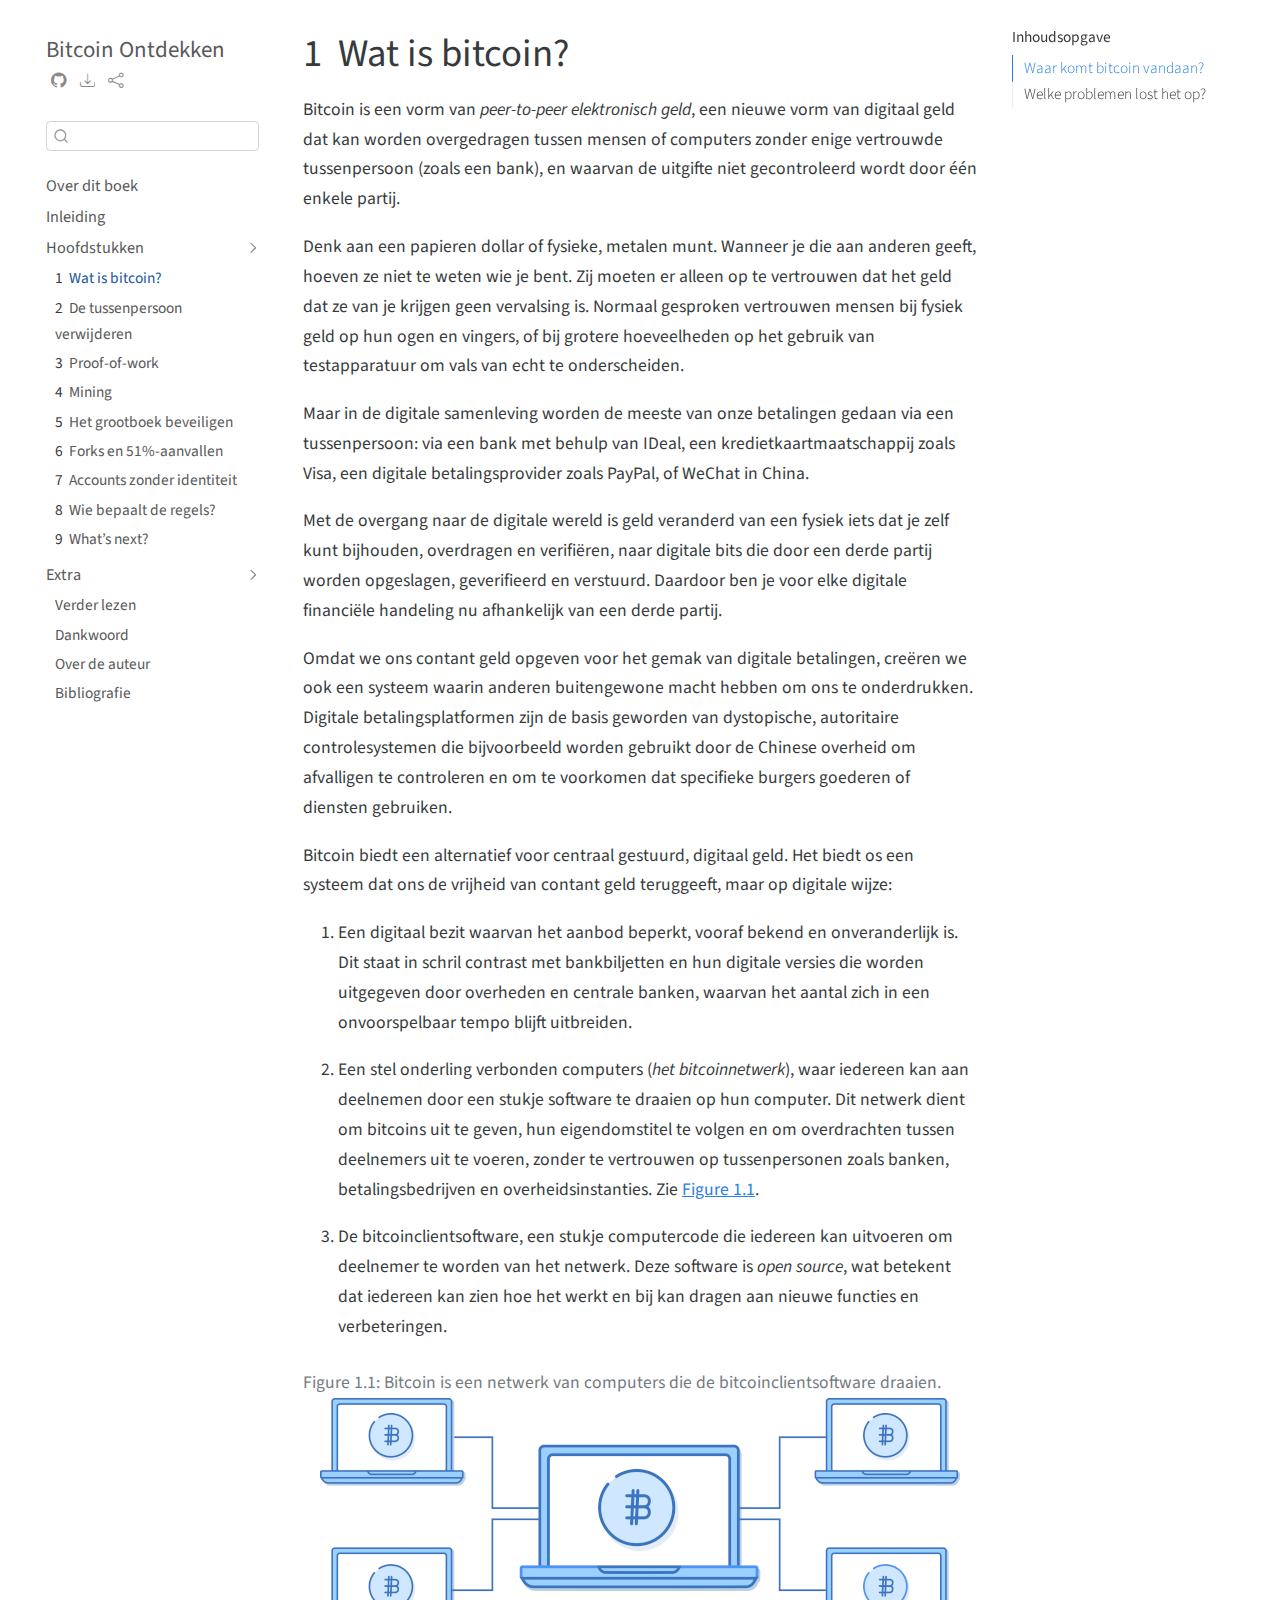
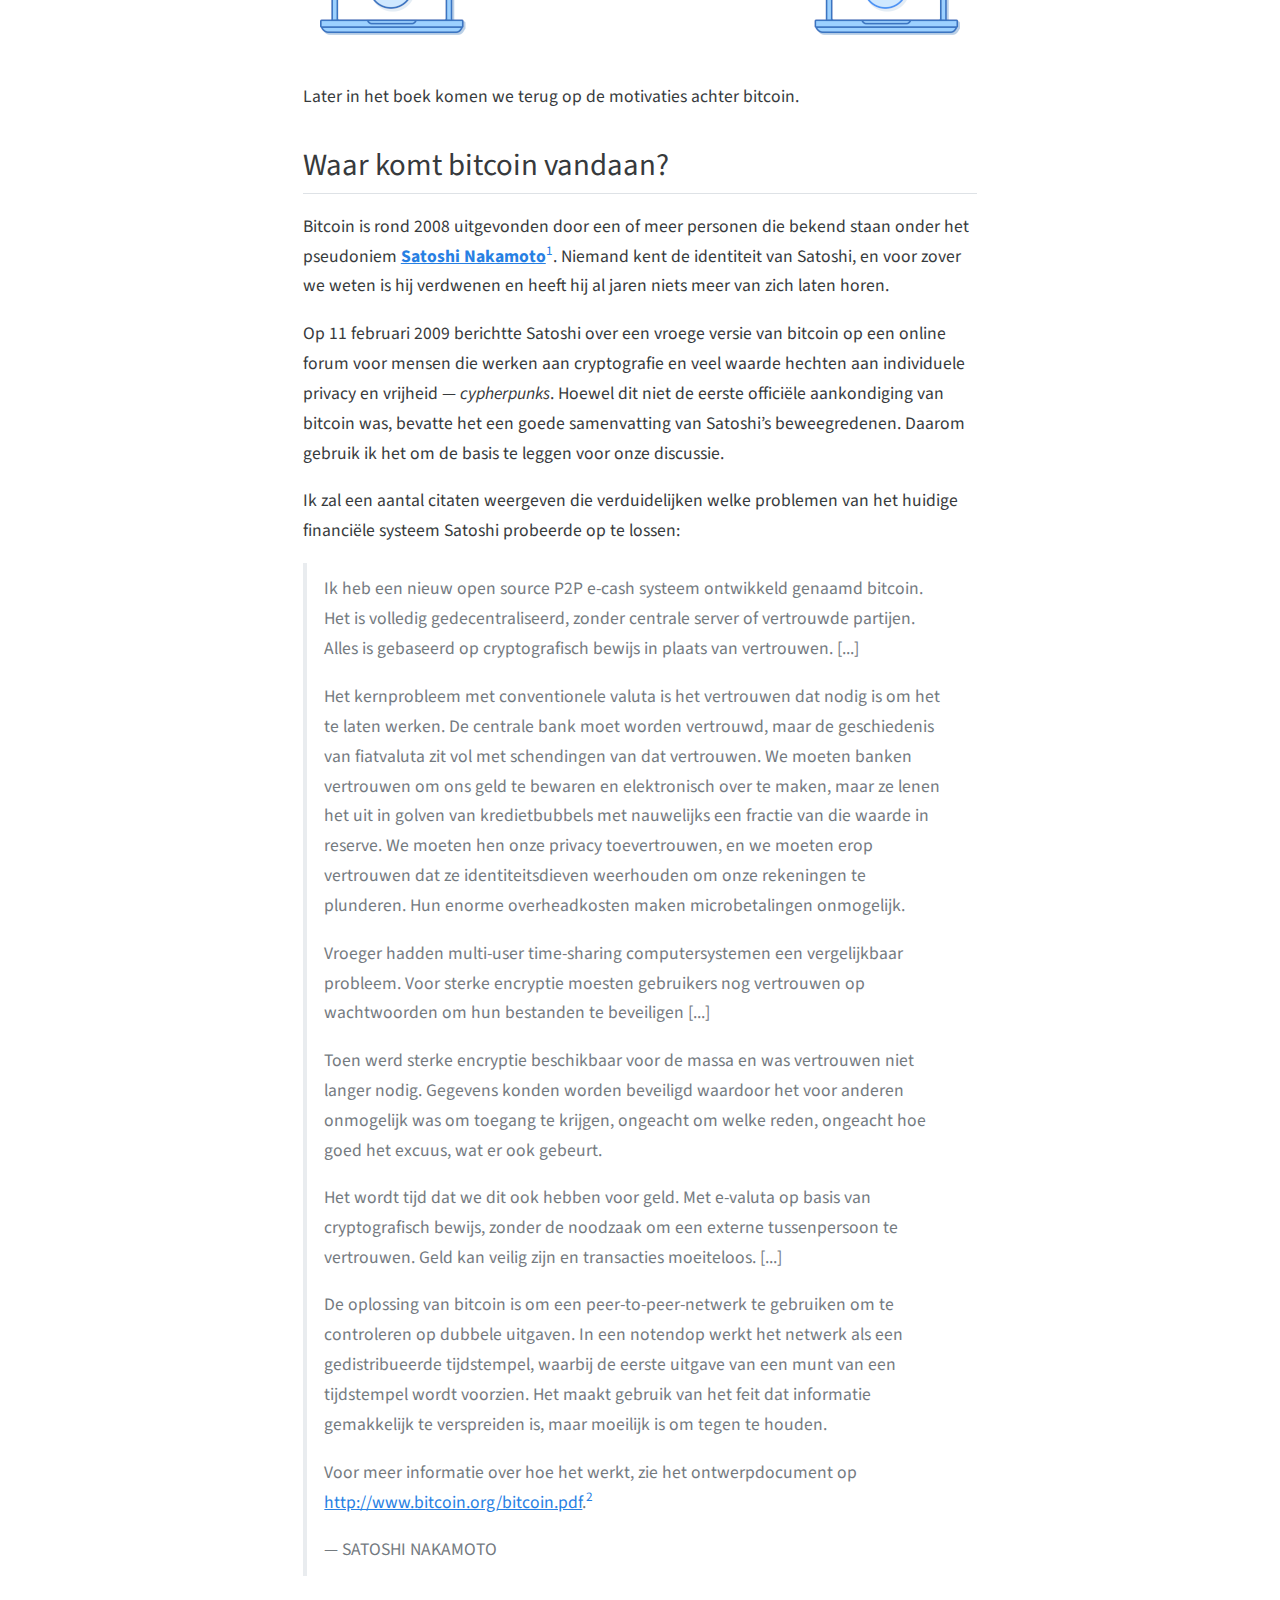
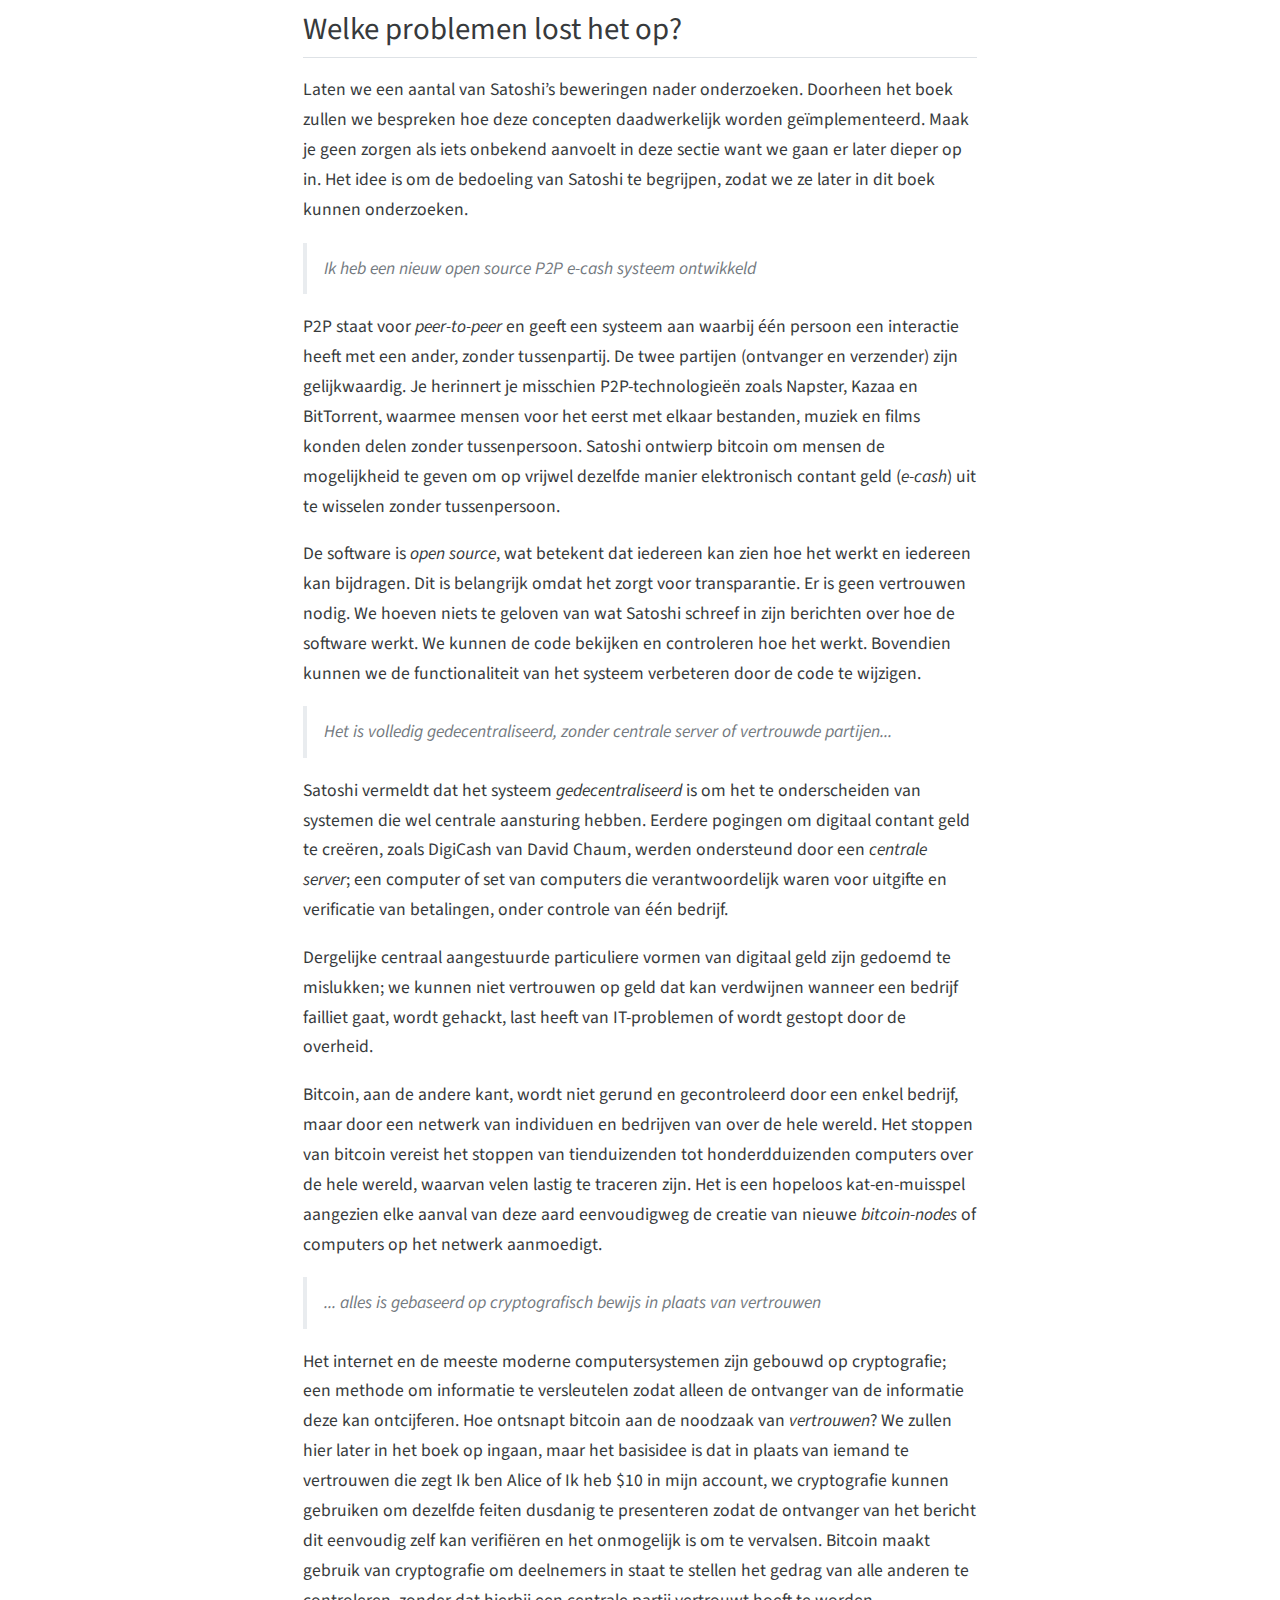
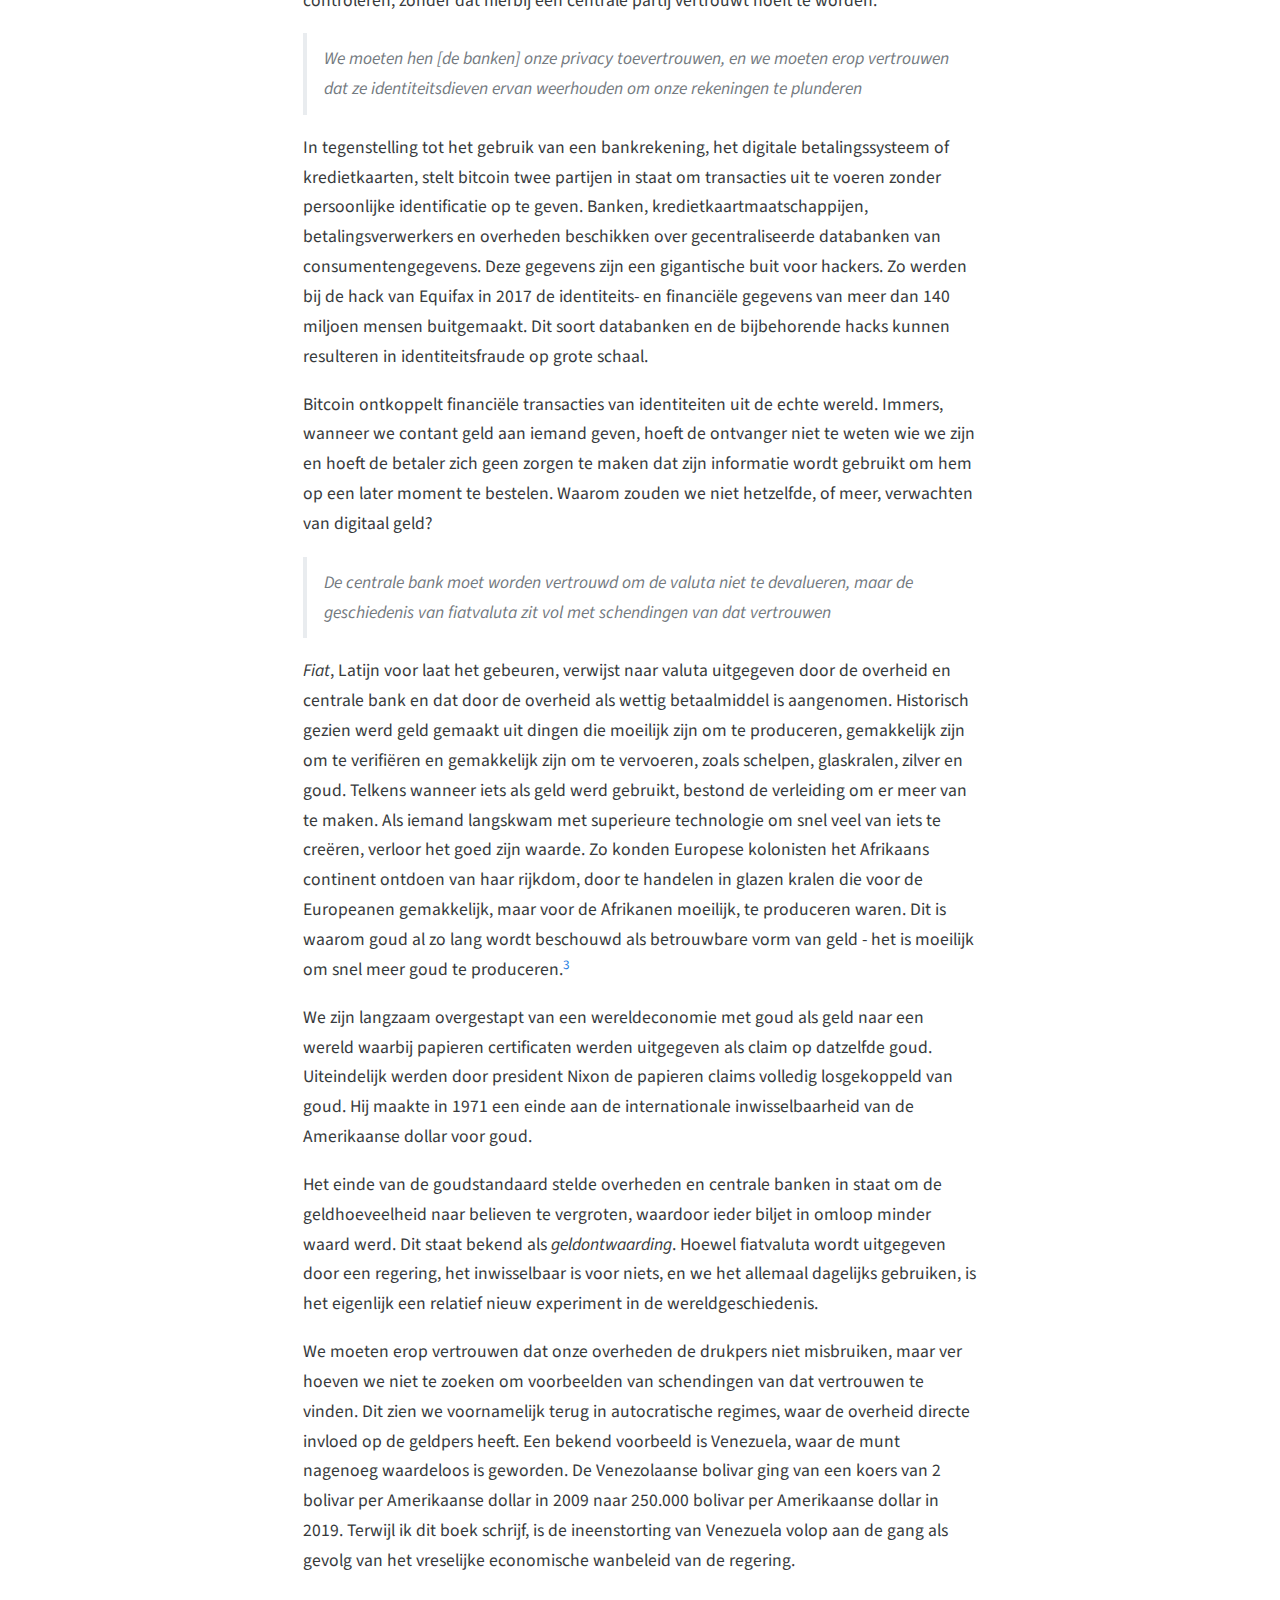
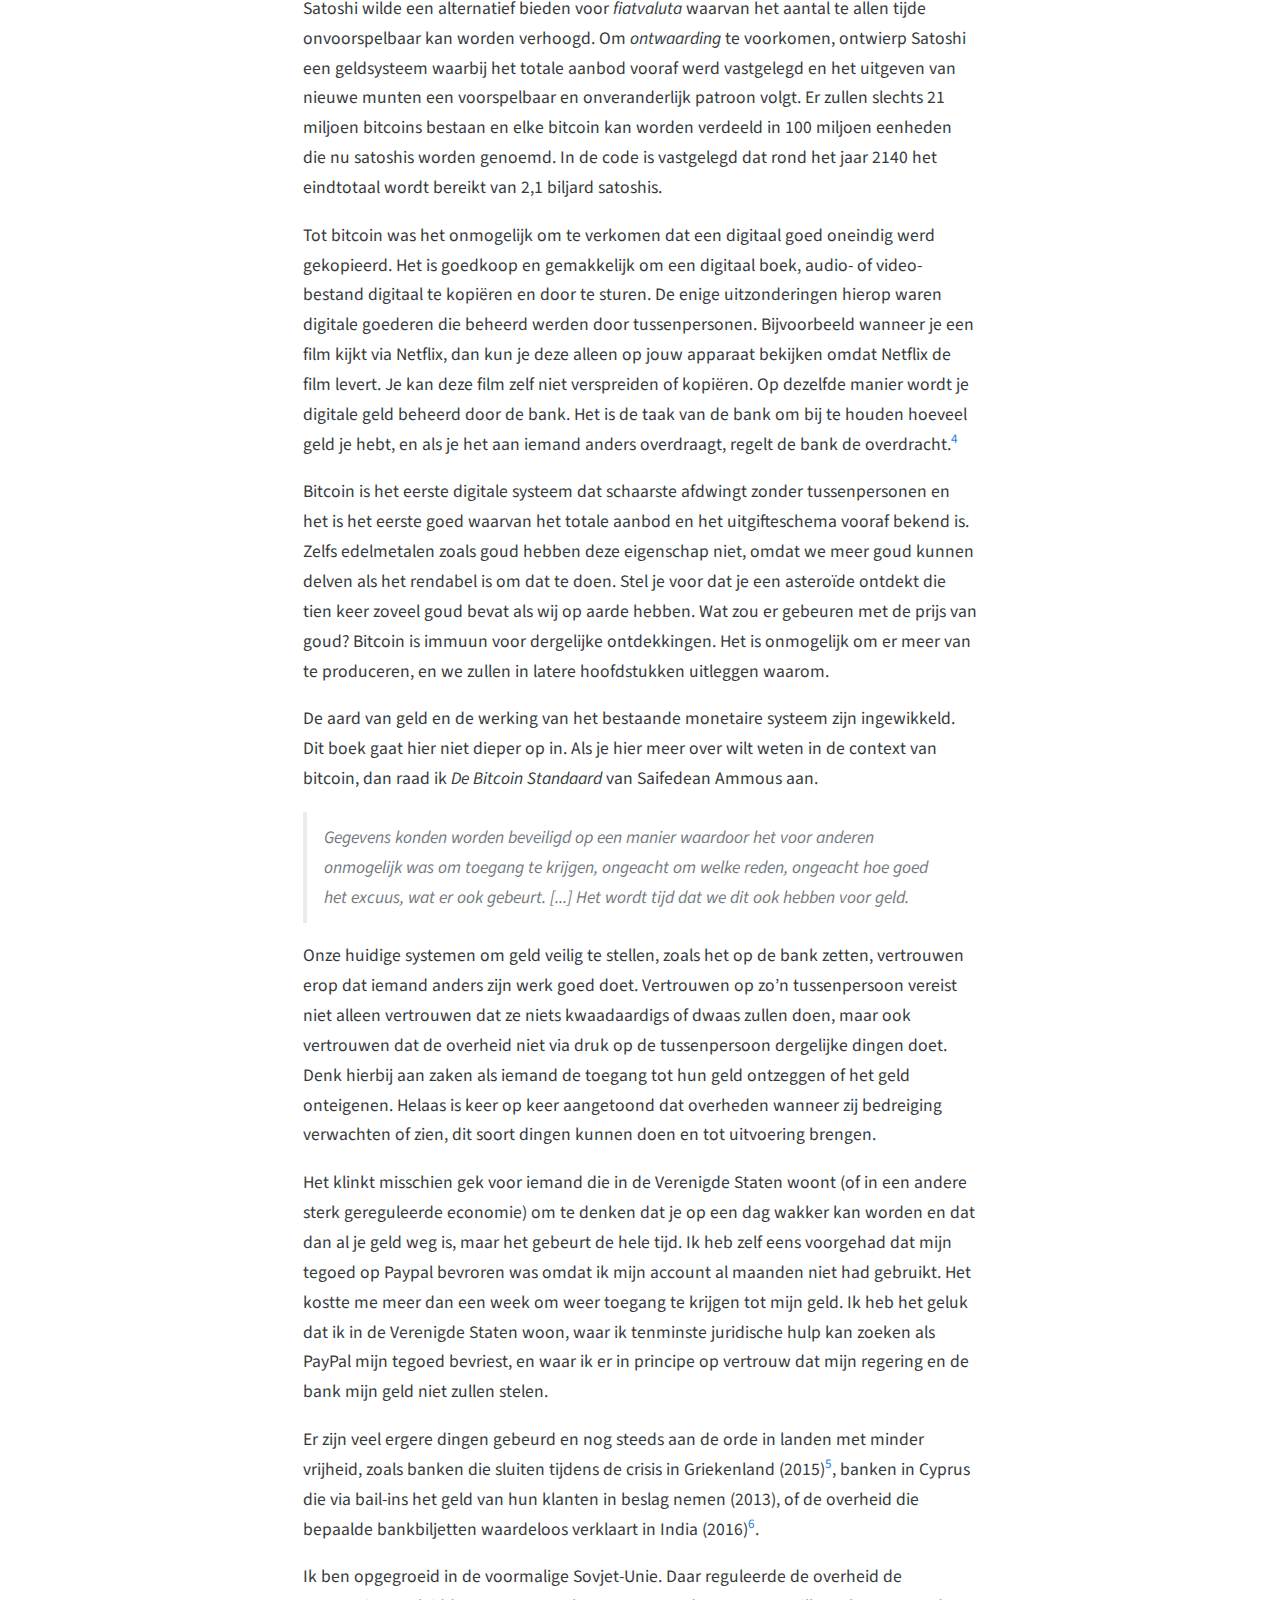
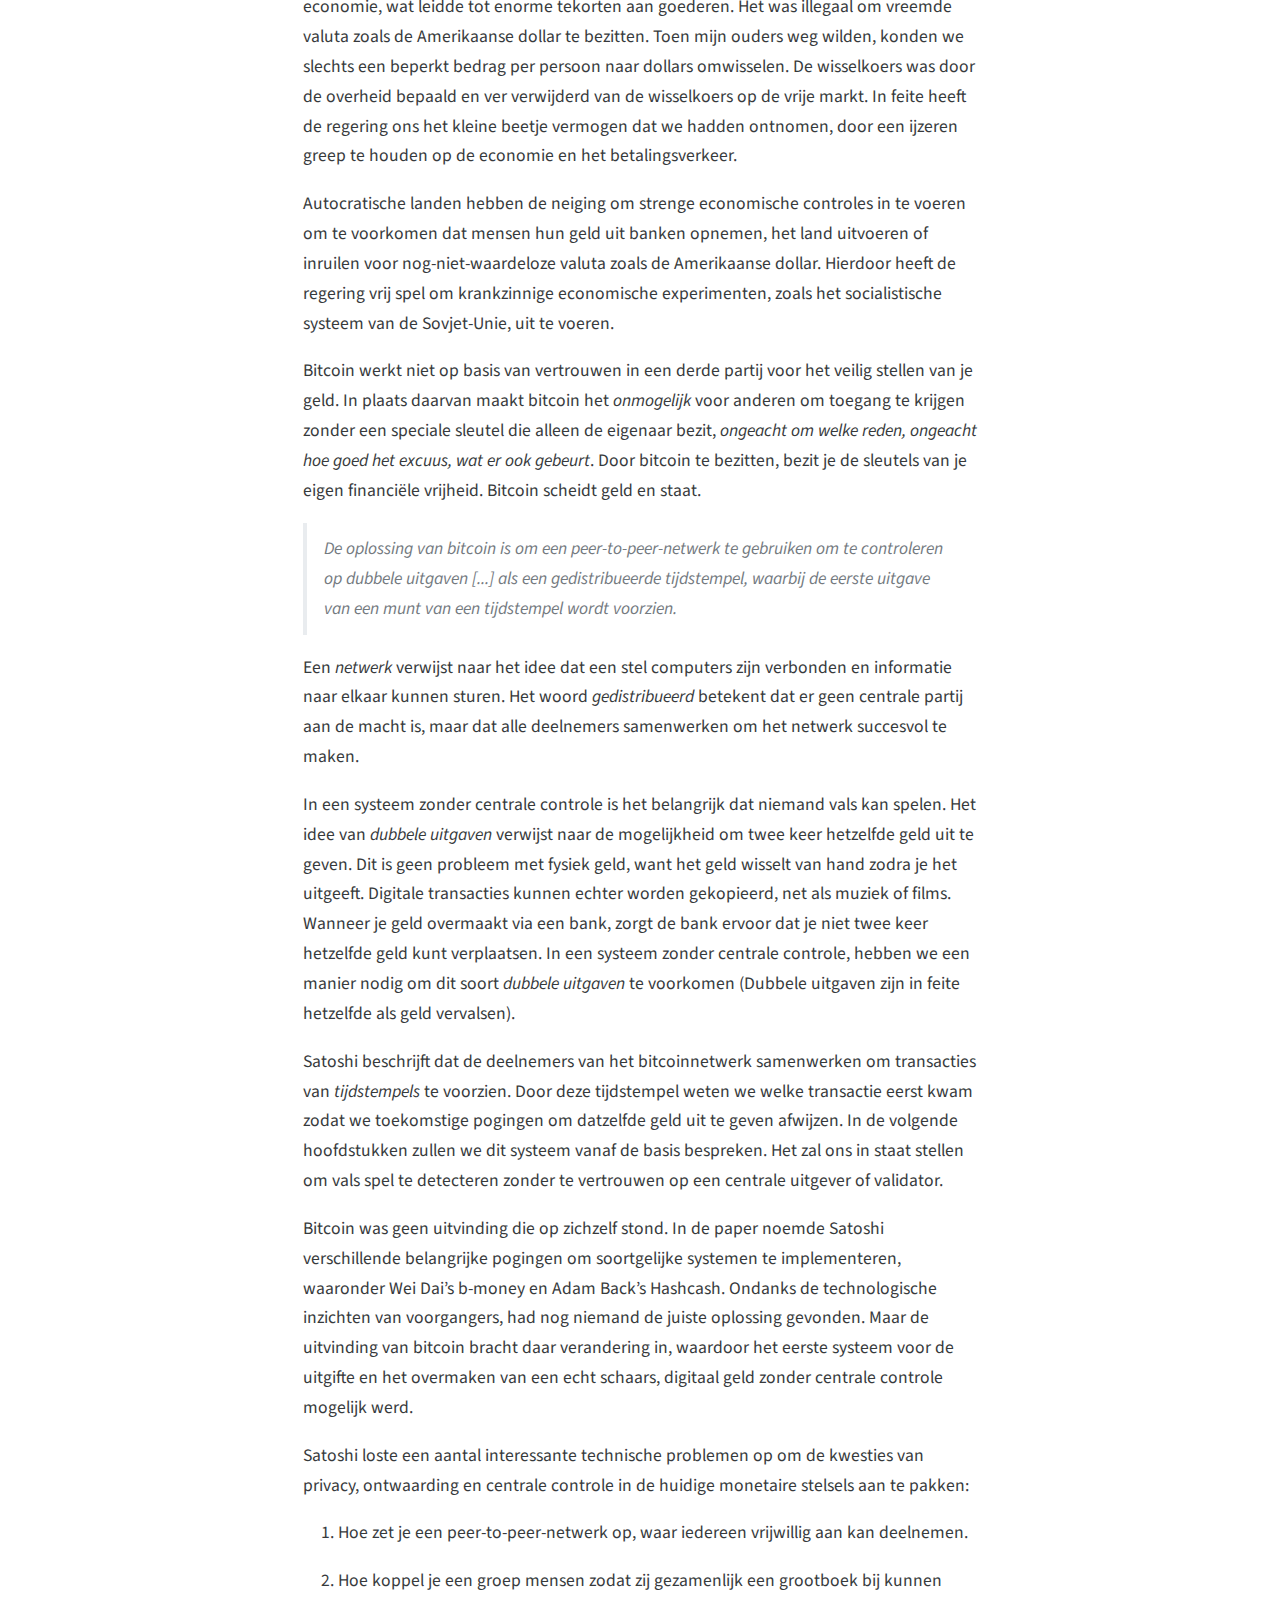
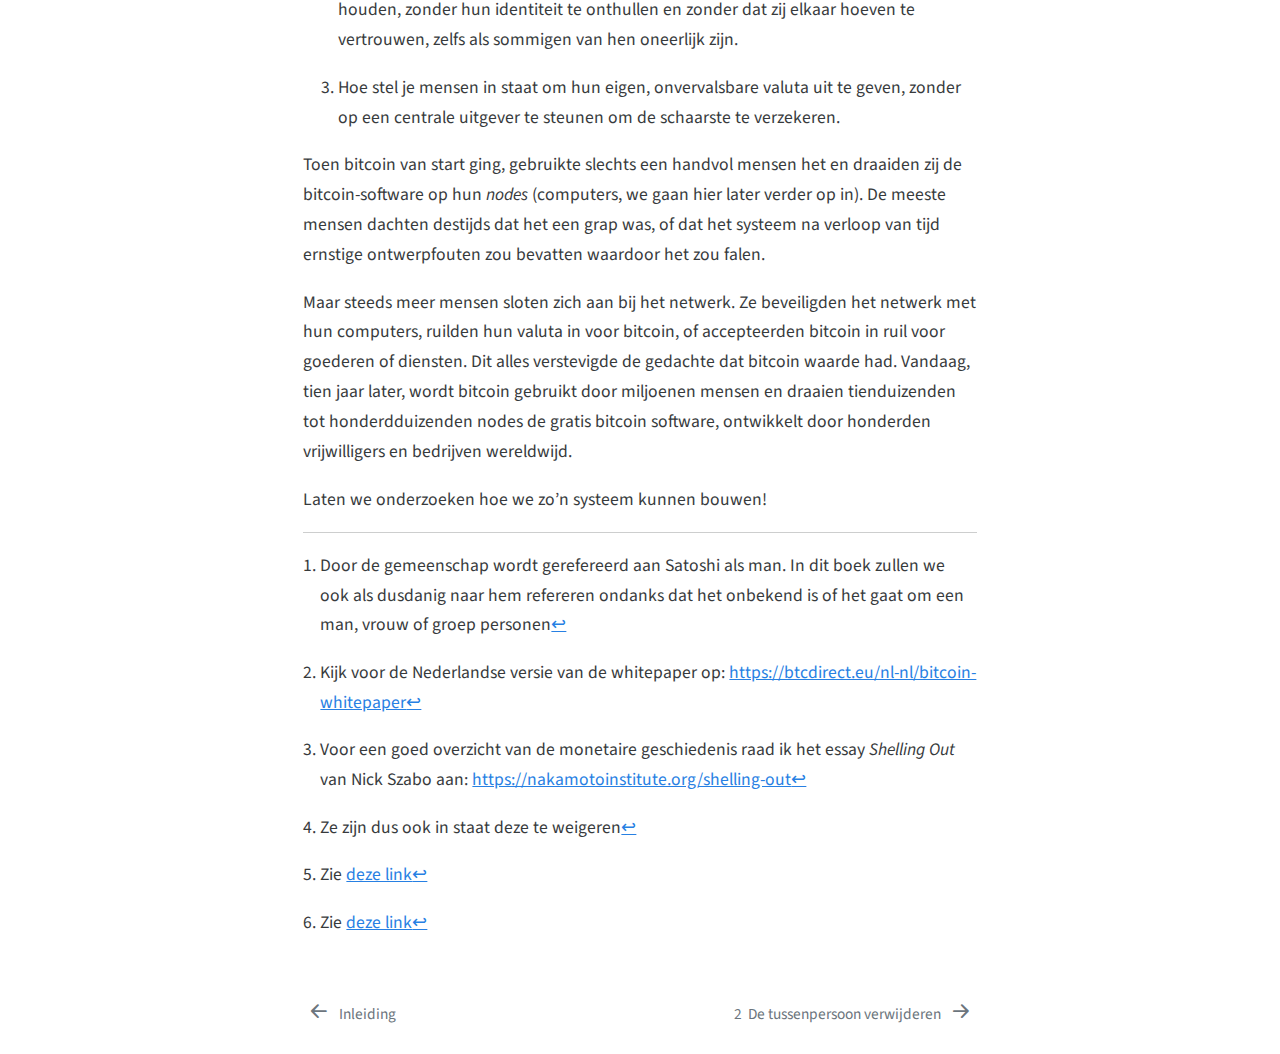
==== commit ec4793d9: "Update" ====
--- a/_book/ch01.html
+++ b/_book/ch01.html
@@ -7,7 +7,7 @@
 <meta name="viewport" content="width=device-width, initial-scale=1.0, user-scalable=yes">
 
 
-<title>Bitcoin Onder De Loep - 2&nbsp; Wat is bitcoin?</title>
+<title>Bitcoin Ontdekken - 1&nbsp; Wat is bitcoin?</title>
 <style>
 code{white-space: pre-wrap;}
 span.smallcaps{font-variant: small-caps;}
@@ -32,6 +32,7 @@
 <meta name="quarto:offset" content="./">
 <link href="./ch02.html" rel="next">
 <link href="./inleiding.html" rel="prev">
+<link href="./cover.png" rel="icon" type="image/png">
 <script src="site_libs/quarto-html/quarto.js"></script>
 <script src="site_libs/quarto-html/popper.min.js"></script>
 <script src="site_libs/quarto-html/tippy.umd.min.js"></script>
@@ -62,6 +63,9 @@
 }</script>
 
 
+<meta name="twitter:title" content="Bitcoin Ontdekken - 1&nbsp; Wat is bitcoin?">
+<meta name="twitter:description" content="Bitcoin is een vorm van peer-to-peer elektronisch geld, een nieuwe vorm van digitaal geld dat kan worden overgedragen tussen mensen of computers zonder enige vertrouwde tussenpersoon (zoals een…">
+<meta name="twitter:card" content="summary">
 </head>
 
 <body class="nav-sidebar floating">
@@ -70,7 +74,7 @@
   <header id="quarto-header" class="headroom fixed-top">
   <nav class="quarto-secondary-nav" data-bs-toggle="collapse" data-bs-target="#quarto-sidebar" aria-controls="quarto-sidebar" aria-expanded="false" aria-label="Toggle sidebar navigation" onclick="if (window.quartoToggleHeadroom) { window.quartoToggleHeadroom(); }">
     <div class="container-fluid d-flex justify-content-between">
-      <h1 class="quarto-secondary-nav-title"><span class="chapter-number">2</span>&nbsp; <span class="chapter-title">Wat is bitcoin?</span></h1>
+      <h1 class="quarto-secondary-nav-title"><span class="chapter-number">1</span>&nbsp; <span class="chapter-title">Wat is bitcoin?</span></h1>
       <button type="button" class="quarto-btn-toggle btn" aria-label="Show secondary navigation">
         <i class="bi bi-chevron-right"></i>
       </button>
@@ -83,7 +87,40 @@
   <nav id="quarto-sidebar" class="sidebar collapse sidebar-navigation floating overflow-auto">
     <div class="pt-lg-2 mt-2 text-left sidebar-header">
     <div class="sidebar-title mb-0 py-0">
-      <a href="./">Bitcoin Onder De Loep</a> 
+      <a href="./">Bitcoin Ontdekken</a> 
+        <div class="sidebar-tools-main tools-wide">
+    <a href="https://github.com/konsensusnetwork/ib_nl2/" title="Source Code" class="sidebar-tool px-1"><i class="bi bi-github"></i></a>
+    <a href="" title="Download" id="sidebar-tool-dropdown-0" class="sidebar-tool dropdown-toggle px-1" data-bs-toggle="dropdown" aria-expanded="false"><i class="bi bi-download"></i></a>
+    <ul class="dropdown-menu" aria-labelledby="sidebar-tool-dropdown-0">
+        <li>
+          <a class="dropdown-item sidebar-tools-main-item" href="./Bitcoin-Ontdekken.pdf">
+            <i class="bi bi-bi-file-pdf pe-1"></i>
+          Download PDF
+          </a>
+        </li>
+        <li>
+          <a class="dropdown-item sidebar-tools-main-item" href="./Bitcoin-Ontdekken.epub">
+            <i class="bi bi-bi-journal pe-1"></i>
+          Download ePub
+          </a>
+        </li>
+    </ul>
+    <a href="" title="Share" id="sidebar-tool-dropdown-1" class="sidebar-tool dropdown-toggle px-1" data-bs-toggle="dropdown" aria-expanded="false"><i class="bi bi-share"></i></a>
+    <ul class="dropdown-menu" aria-labelledby="sidebar-tool-dropdown-1">
+        <li>
+          <a class="dropdown-item sidebar-tools-main-item" href="https://twitter.com/intent/tweet?url=|url|">
+            <i class="bi bi-bi-twitter pe-1"></i>
+          Twitter
+          </a>
+        </li>
+        <li>
+          <a class="dropdown-item sidebar-tools-main-item" href="https://www.facebook.com/sharer/sharer.php?u=|url|">
+            <i class="bi bi-bi-facebook pe-1"></i>
+          Facebook
+          </a>
+        </li>
+    </ul>
+</div>
     </div>
       </div>
       <div class="mt-2 flex-shrink-0 align-items-center">
@@ -95,90 +132,110 @@
     <ul class="list-unstyled mt-1">
         <li class="sidebar-item">
   <div class="sidebar-item-container"> 
-  <a href="./index.html" class="sidebar-item-text sidebar-link">Preface</a>
+  <a href="./index.html" class="sidebar-item-text sidebar-link">Over dit boek</a>
   </div>
 </li>
         <li class="sidebar-item">
   <div class="sidebar-item-container"> 
-  <a href="./inleiding.html" class="sidebar-item-text sidebar-link"><span class="chapter-number">1</span>&nbsp; <span class="chapter-title">Inleiding</span></a>
-  </div>
-</li>
-        <li class="sidebar-item">
-  <div class="sidebar-item-container"> 
-  <a href="./ch01.html" class="sidebar-item-text sidebar-link active"><span class="chapter-number">2</span>&nbsp; <span class="chapter-title">Wat is bitcoin?</span></a>
-  </div>
-</li>
-        <li class="sidebar-item">
-  <div class="sidebar-item-container"> 
-  <a href="./ch02.html" class="sidebar-item-text sidebar-link"><span class="chapter-number">3</span>&nbsp; <span class="chapter-title">De tussenpersoon verwijderen</span></a>
-  </div>
-</li>
-        <li class="sidebar-item">
-  <div class="sidebar-item-container"> 
-  <a href="./ch03.html" class="sidebar-item-text sidebar-link"><span class="chapter-number">4</span>&nbsp; <span class="chapter-title">Proof-of-work</span></a>
-  </div>
-</li>
-        <li class="sidebar-item">
-  <div class="sidebar-item-container"> 
-  <a href="./ch04.html" class="sidebar-item-text sidebar-link"><span class="chapter-number">5</span>&nbsp; <span class="chapter-title">Mining</span></a>
-  </div>
-</li>
-        <li class="sidebar-item">
-  <div class="sidebar-item-container"> 
-  <a href="./ch05.html" class="sidebar-item-text sidebar-link"><span class="chapter-number">6</span>&nbsp; <span class="chapter-title">Het grootboek beveiligen</span></a>
-  </div>
-</li>
-        <li class="sidebar-item">
-  <div class="sidebar-item-container"> 
-  <a href="./ch06.html" class="sidebar-item-text sidebar-link"><span class="chapter-number">7</span>&nbsp; <span class="chapter-title">Forks en 51%-aanvallen</span></a>
-  </div>
-</li>
-        <li class="sidebar-item">
-  <div class="sidebar-item-container"> 
-  <a href="./ch07.html" class="sidebar-item-text sidebar-link"><span class="chapter-number">8</span>&nbsp; <span class="chapter-title">Accounts zonder identiteit</span></a>
-  </div>
-</li>
-        <li class="sidebar-item">
-  <div class="sidebar-item-container"> 
-  <a href="./ch08.html" class="sidebar-item-text sidebar-link"><span class="chapter-number">9</span>&nbsp; <span class="chapter-title">Wie bepaalt de regels?</span></a>
-  </div>
-</li>
-        <li class="sidebar-item">
-  <div class="sidebar-item-container"> 
-  <a href="./ch09.html" class="sidebar-item-text sidebar-link"><span class="chapter-number">10</span>&nbsp; <span class="chapter-title">What’s next?</span></a>
-  </div>
-</li>
-        <li class="sidebar-item">
+  <a href="./inleiding.html" class="sidebar-item-text sidebar-link">Inleiding</a>
+  </div>
+</li>
+        <li class="sidebar-item sidebar-item-section">
+      <div class="sidebar-item-container"> 
+            <a class="sidebar-item-text sidebar-link text-start" data-bs-toggle="collapse" data-bs-target="#quarto-sidebar-section-1" aria-expanded="true">Hoofdstukken</a>
+          <a class="sidebar-item-toggle text-start" data-bs-toggle="collapse" data-bs-target="#quarto-sidebar-section-1" aria-expanded="true">
+            <i class="bi bi-chevron-right ms-2"></i>
+          </a> 
+      </div>
+      <ul id="quarto-sidebar-section-1" class="collapse list-unstyled sidebar-section depth1 show">  
+          <li class="sidebar-item">
+  <div class="sidebar-item-container"> 
+  <a href="./ch01.html" class="sidebar-item-text sidebar-link active"><span class="chapter-number">1</span>&nbsp; <span class="chapter-title">Wat is bitcoin?</span></a>
+  </div>
+</li>
+          <li class="sidebar-item">
+  <div class="sidebar-item-container"> 
+  <a href="./ch02.html" class="sidebar-item-text sidebar-link"><span class="chapter-number">2</span>&nbsp; <span class="chapter-title">De tussenpersoon verwijderen</span></a>
+  </div>
+</li>
+          <li class="sidebar-item">
+  <div class="sidebar-item-container"> 
+  <a href="./ch03.html" class="sidebar-item-text sidebar-link"><span class="chapter-number">3</span>&nbsp; <span class="chapter-title">Proof-of-work</span></a>
+  </div>
+</li>
+          <li class="sidebar-item">
+  <div class="sidebar-item-container"> 
+  <a href="./ch04.html" class="sidebar-item-text sidebar-link"><span class="chapter-number">4</span>&nbsp; <span class="chapter-title">Mining</span></a>
+  </div>
+</li>
+          <li class="sidebar-item">
+  <div class="sidebar-item-container"> 
+  <a href="./ch05.html" class="sidebar-item-text sidebar-link"><span class="chapter-number">5</span>&nbsp; <span class="chapter-title">Het grootboek beveiligen</span></a>
+  </div>
+</li>
+          <li class="sidebar-item">
+  <div class="sidebar-item-container"> 
+  <a href="./ch06.html" class="sidebar-item-text sidebar-link"><span class="chapter-number">6</span>&nbsp; <span class="chapter-title">Forks en 51%-aanvallen</span></a>
+  </div>
+</li>
+          <li class="sidebar-item">
+  <div class="sidebar-item-container"> 
+  <a href="./ch07.html" class="sidebar-item-text sidebar-link"><span class="chapter-number">7</span>&nbsp; <span class="chapter-title">Accounts zonder identiteit</span></a>
+  </div>
+</li>
+          <li class="sidebar-item">
+  <div class="sidebar-item-container"> 
+  <a href="./ch08.html" class="sidebar-item-text sidebar-link"><span class="chapter-number">8</span>&nbsp; <span class="chapter-title">Wie bepaalt de regels?</span></a>
+  </div>
+</li>
+          <li class="sidebar-item">
+  <div class="sidebar-item-container"> 
+  <a href="./ch09.html" class="sidebar-item-text sidebar-link"><span class="chapter-number">9</span>&nbsp; <span class="chapter-title">What’s next?</span></a>
+  </div>
+</li>
+      </ul>
+  </li>
+        <li class="sidebar-item sidebar-item-section">
+      <div class="sidebar-item-container"> 
+            <a class="sidebar-item-text sidebar-link text-start" data-bs-toggle="collapse" data-bs-target="#quarto-sidebar-section-2" aria-expanded="true">Extra</a>
+          <a class="sidebar-item-toggle text-start" data-bs-toggle="collapse" data-bs-target="#quarto-sidebar-section-2" aria-expanded="true">
+            <i class="bi bi-chevron-right ms-2"></i>
+          </a> 
+      </div>
+      <ul id="quarto-sidebar-section-2" class="collapse list-unstyled sidebar-section depth1 show">  
+          <li class="sidebar-item">
   <div class="sidebar-item-container"> 
   <a href="./ch10.html" class="sidebar-item-text sidebar-link">Verder lezen</a>
   </div>
 </li>
-        <li class="sidebar-item">
+          <li class="sidebar-item">
   <div class="sidebar-item-container"> 
   <a href="./ch11.html" class="sidebar-item-text sidebar-link">Dankwoord</a>
   </div>
 </li>
-        <li class="sidebar-item">
+          <li class="sidebar-item">
   <div class="sidebar-item-container"> 
   <a href="./ch12.html" class="sidebar-item-text sidebar-link">Over de auteur</a>
   </div>
 </li>
-        <li class="sidebar-item">
-  <div class="sidebar-item-container"> 
-  <a href="./references.html" class="sidebar-item-text sidebar-link">References</a>
-  </div>
-</li>
+          <li class="sidebar-item">
+  <div class="sidebar-item-container"> 
+  <a href="./references.html" class="sidebar-item-text sidebar-link">Bibliografie</a>
+  </div>
+</li>
+      </ul>
+  </li>
     </ul>
     </div>
 </nav>
 <!-- margin-sidebar -->
     <div id="quarto-margin-sidebar" class="sidebar margin-sidebar">
         <nav id="TOC" role="doc-toc" class="toc-active">
-    <h2 id="toc-title">Table of contents</h2>
+    <h2 id="toc-title">Inhoudsopgave</h2>
    
   <ul>
-  <li><a href="#waar-komt-bitcoin-vandaan" id="toc-waar-komt-bitcoin-vandaan" class="nav-link active" data-scroll-target="#waar-komt-bitcoin-vandaan"><span class="toc-section-number">2.1</span>  Waar komt bitcoin vandaan?</a></li>
-  <li><a href="#welke-problemen-lost-het-op" id="toc-welke-problemen-lost-het-op" class="nav-link" data-scroll-target="#welke-problemen-lost-het-op"><span class="toc-section-number">2.2</span>  Welke problemen lost het op?</a></li>
+  <li><a href="#waar-komt-bitcoin-vandaan" id="toc-waar-komt-bitcoin-vandaan" class="nav-link active" data-scroll-target="#waar-komt-bitcoin-vandaan">Waar komt bitcoin vandaan?</a></li>
+  <li><a href="#welke-problemen-lost-het-op" id="toc-welke-problemen-lost-het-op" class="nav-link" data-scroll-target="#welke-problemen-lost-het-op">Welke problemen lost het op?</a></li>
   </ul>
 </nav>
     </div>
@@ -187,7 +244,7 @@
 
 <header id="title-block-header" class="quarto-title-block default">
 <div class="quarto-title">
-<h1 class="title d-none d-lg-block"><span class="chapter-number">2</span>&nbsp; <span class="chapter-title">Wat is bitcoin?</span></h1>
+<h1 class="title d-none d-lg-block"><span class="chapter-number">1</span>&nbsp; <span class="chapter-title">Wat is bitcoin?</span></h1>
 </div>
 
 
@@ -210,18 +267,18 @@
 <p>Bitcoin biedt een alternatief voor centraal gestuurd, digitaal geld. Het biedt os een systeem dat ons de vrijheid van contant geld teruggeeft, maar op digitale wijze:</p>
 <ol type="1">
 <li><p>Een digitaal bezit waarvan het aanbod beperkt, vooraf bekend en onveranderlijk is. Dit staat in schril contrast met bankbiljetten en hun digitale versies die worden uitgegeven door overheden en centrale banken, waarvan het aantal zich in een onvoorspelbaar tempo blijft uitbreiden.</p></li>
-<li><p>Een stel onderling verbonden computers (<em>het bitcoinnetwerk</em>), waar iedereen kan aan deelnemen door een stukje software te draaien op hun computer. Dit netwerk dient om bitcoins uit te geven, hun eigendomstitel te volgen en om overdrachten tussen deelnemers uit te voeren, zonder te vertrouwen op tussenpersonen zoals banken, betalingsbedrijven en overheidsinstanties. Zie <a href="#fig-bitcoinnetwerk">Figure&nbsp;<span>2.1</span></a>.</p></li>
+<li><p>Een stel onderling verbonden computers (<em>het bitcoinnetwerk</em>), waar iedereen kan aan deelnemen door een stukje software te draaien op hun computer. Dit netwerk dient om bitcoins uit te geven, hun eigendomstitel te volgen en om overdrachten tussen deelnemers uit te voeren, zonder te vertrouwen op tussenpersonen zoals banken, betalingsbedrijven en overheidsinstanties. Zie <a href="#fig-bitcoinnetwerk">Figure&nbsp;<span>1.1</span></a>.</p></li>
 <li><p>De bitcoinclientsoftware, een stukje computercode die iedereen kan uitvoeren om deelnemer te worden van het netwerk. Deze software is <em>open source</em>, wat betekent dat iedereen kan zien hoe het werkt en bij kan dragen aan nieuwe functies en verbeteringen.</p></li>
 </ol>
 <div id="fig-bitcoinnetwerk" class="quarto-figure quarto-figure-center anchored">
 <figure class="figure">
+<p></p><figcaption class="figure-caption">Figure&nbsp;1.1: Bitcoin is een netwerk van computers die de bitcoinclientsoftware draaien.</figcaption><p></p>
 <p><img src="images/fig1.png" class="img-fluid figure-img" alt="Bitcoin is een netwerk van computers die de bitcoinclientsoftware draaien."></p>
-<p></p><figcaption class="figure-caption">Figure&nbsp;2.1: Bitcoin is een netwerk van computers die de bitcoinclientsoftware draaien.</figcaption><p></p>
 </figure>
 </div>
 <p>Later in het boek komen we terug op de motivaties achter bitcoin.</p>
-<section id="waar-komt-bitcoin-vandaan" class="level2" data-number="2.1">
-<h2 data-number="2.1" class="anchored" data-anchor-id="waar-komt-bitcoin-vandaan"><span class="header-section-number">2.1</span> Waar komt bitcoin vandaan?</h2>
+<section id="waar-komt-bitcoin-vandaan" class="level2">
+<h2 class="anchored" data-anchor-id="waar-komt-bitcoin-vandaan">Waar komt bitcoin vandaan?</h2>
 <p>Bitcoin is rond 2008 uitgevonden door een of meer personen die bekend staan onder het pseudoniem <a href="https://nl.wikipedia.org/wiki/Satoshi_Nakamoto"><strong>Satoshi Nakamoto</strong></a><a href="#fn1" class="footnote-ref" id="fnref1" role="doc-noteref"><sup>1</sup></a>. Niemand kent de identiteit van Satoshi, en voor zover we weten is hij verdwenen en heeft hij al jaren niets meer van zich laten horen.</p>
 <p>Op 11 februari 2009 berichtte Satoshi over een vroege versie van bitcoin op een online forum voor mensen die werken aan cryptografie en veel waarde hechten aan individuele privacy en vrijheid — <em>cypherpunks</em>. Hoewel dit niet de eerste officiële aankondiging van bitcoin was, bevatte het een goede samenvatting van Satoshi’s beweegredenen. Daarom gebruik ik het om de basis te leggen voor onze discussie.</p>
 <p>Ik zal een aantal citaten weergeven die verduidelijken welke problemen van het huidige financiële systeem Satoshi probeerde op te lossen:</p>
@@ -236,8 +293,8 @@
 <p>— <span class="upright">SATOSHI NAKAMOTO</span></p>
 </blockquote>
 </section>
-<section id="welke-problemen-lost-het-op" class="level2" data-number="2.2">
-<h2 data-number="2.2" class="anchored" data-anchor-id="welke-problemen-lost-het-op"><span class="header-section-number">2.2</span> Welke problemen lost het op?</h2>
+<section id="welke-problemen-lost-het-op" class="level2">
+<h2 class="anchored" data-anchor-id="welke-problemen-lost-het-op">Welke problemen lost het op?</h2>
 <p>Laten we een aantal van Satoshi’s beweringen nader onderzoeken. Doorheen het boek zullen we bespreken hoe deze concepten daadwerkelijk worden geïmplementeerd. Maak je geen zorgen als iets onbekend aanvoelt in deze sectie want we gaan er later dieper op in. Het idee is om de bedoeling van Satoshi te begrijpen, zodat we ze later in dit boek kunnen onderzoeken.</p>
 <blockquote class="blockquote">
 <p><em>Ik heb een nieuw open source P2P e-cash systeem ontwikkeld</em></p>
@@ -447,12 +504,12 @@
 <nav class="page-navigation">
   <div class="nav-page nav-page-previous">
       <a href="./inleiding.html" class="pagination-link">
-        <i class="bi bi-arrow-left-short"></i> <span class="nav-page-text"><span class="chapter-number">1</span>&nbsp; <span class="chapter-title">Inleiding</span></span>
+        <i class="bi bi-arrow-left-short"></i> <span class="nav-page-text">Inleiding</span>
       </a>          
   </div>
   <div class="nav-page nav-page-next">
       <a href="./ch02.html" class="pagination-link">
-        <span class="nav-page-text"><span class="chapter-number">3</span>&nbsp; <span class="chapter-title">De tussenpersoon verwijderen</span></span> <i class="bi bi-arrow-right-short"></i>
+        <span class="nav-page-text"><span class="chapter-number">2</span>&nbsp; <span class="chapter-title">De tussenpersoon verwijderen</span></span> <i class="bi bi-arrow-right-short"></i>
       </a>
   </div>
 </nav>
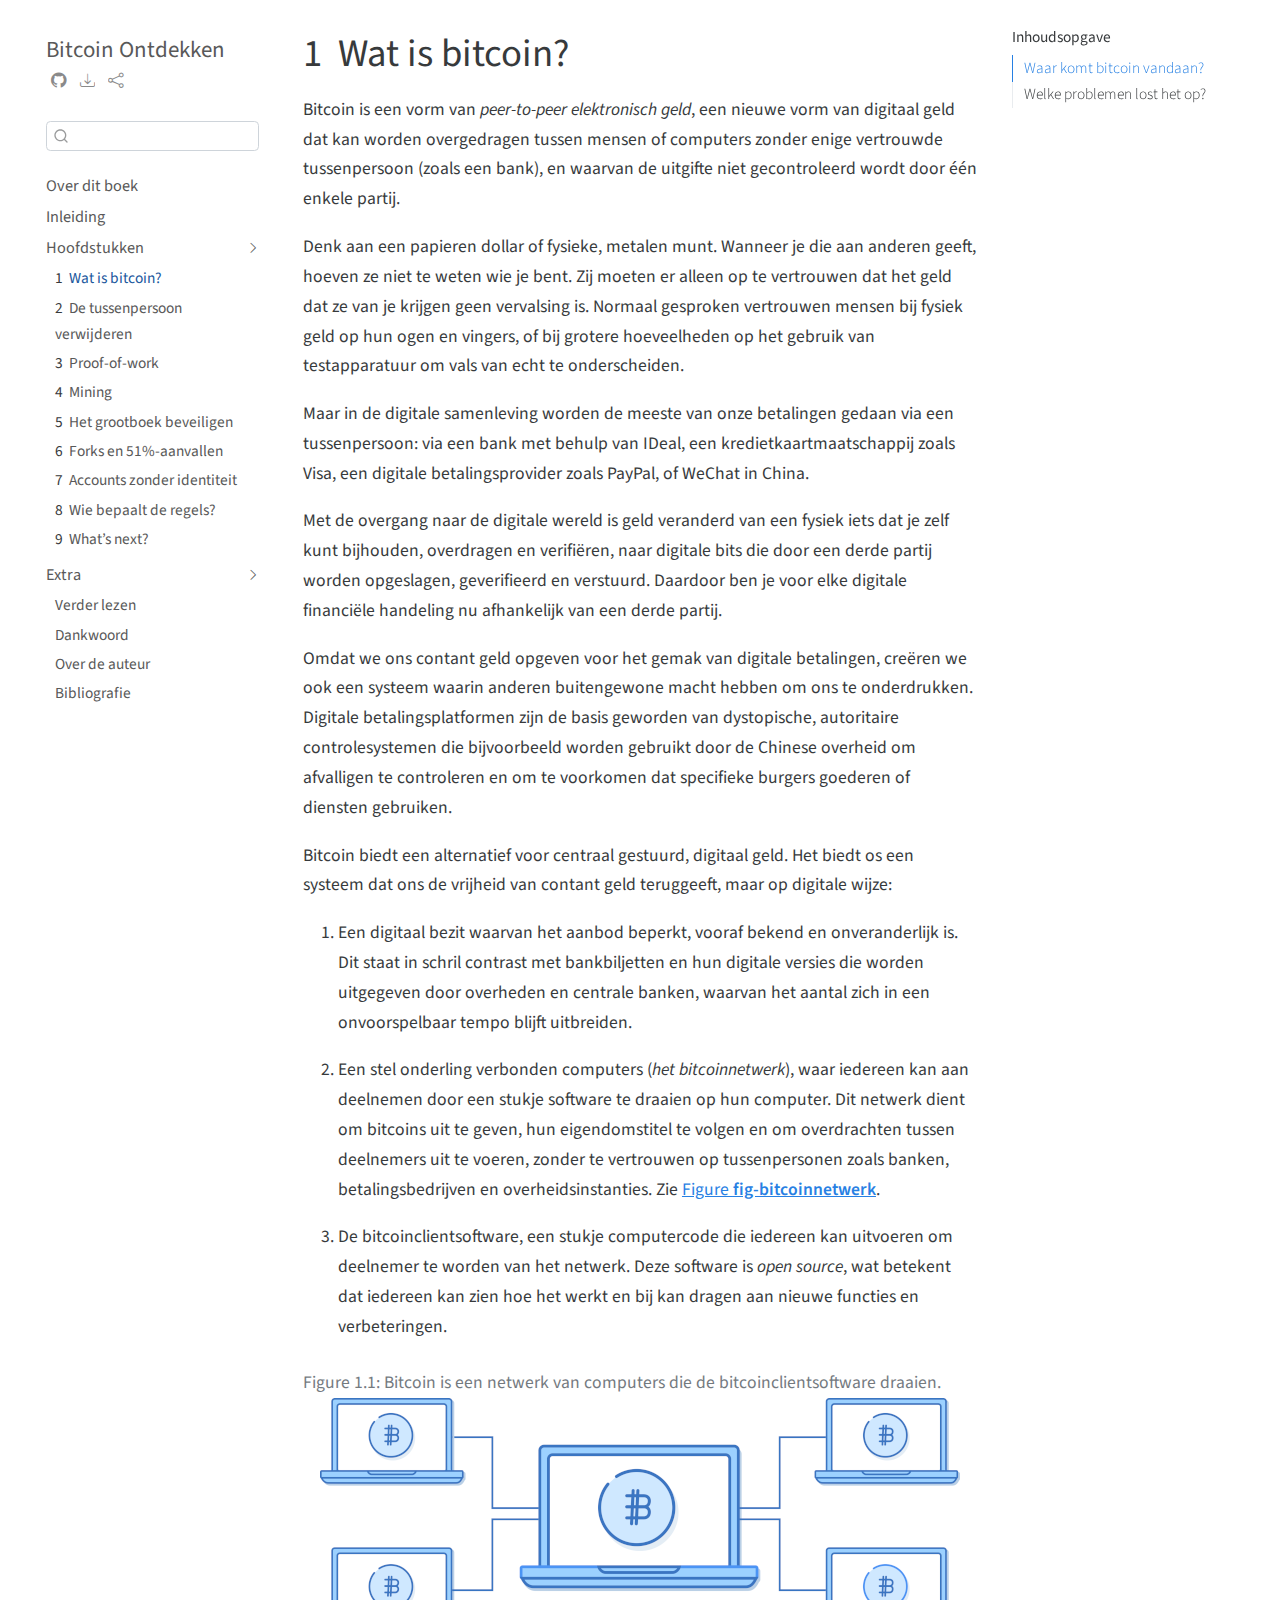
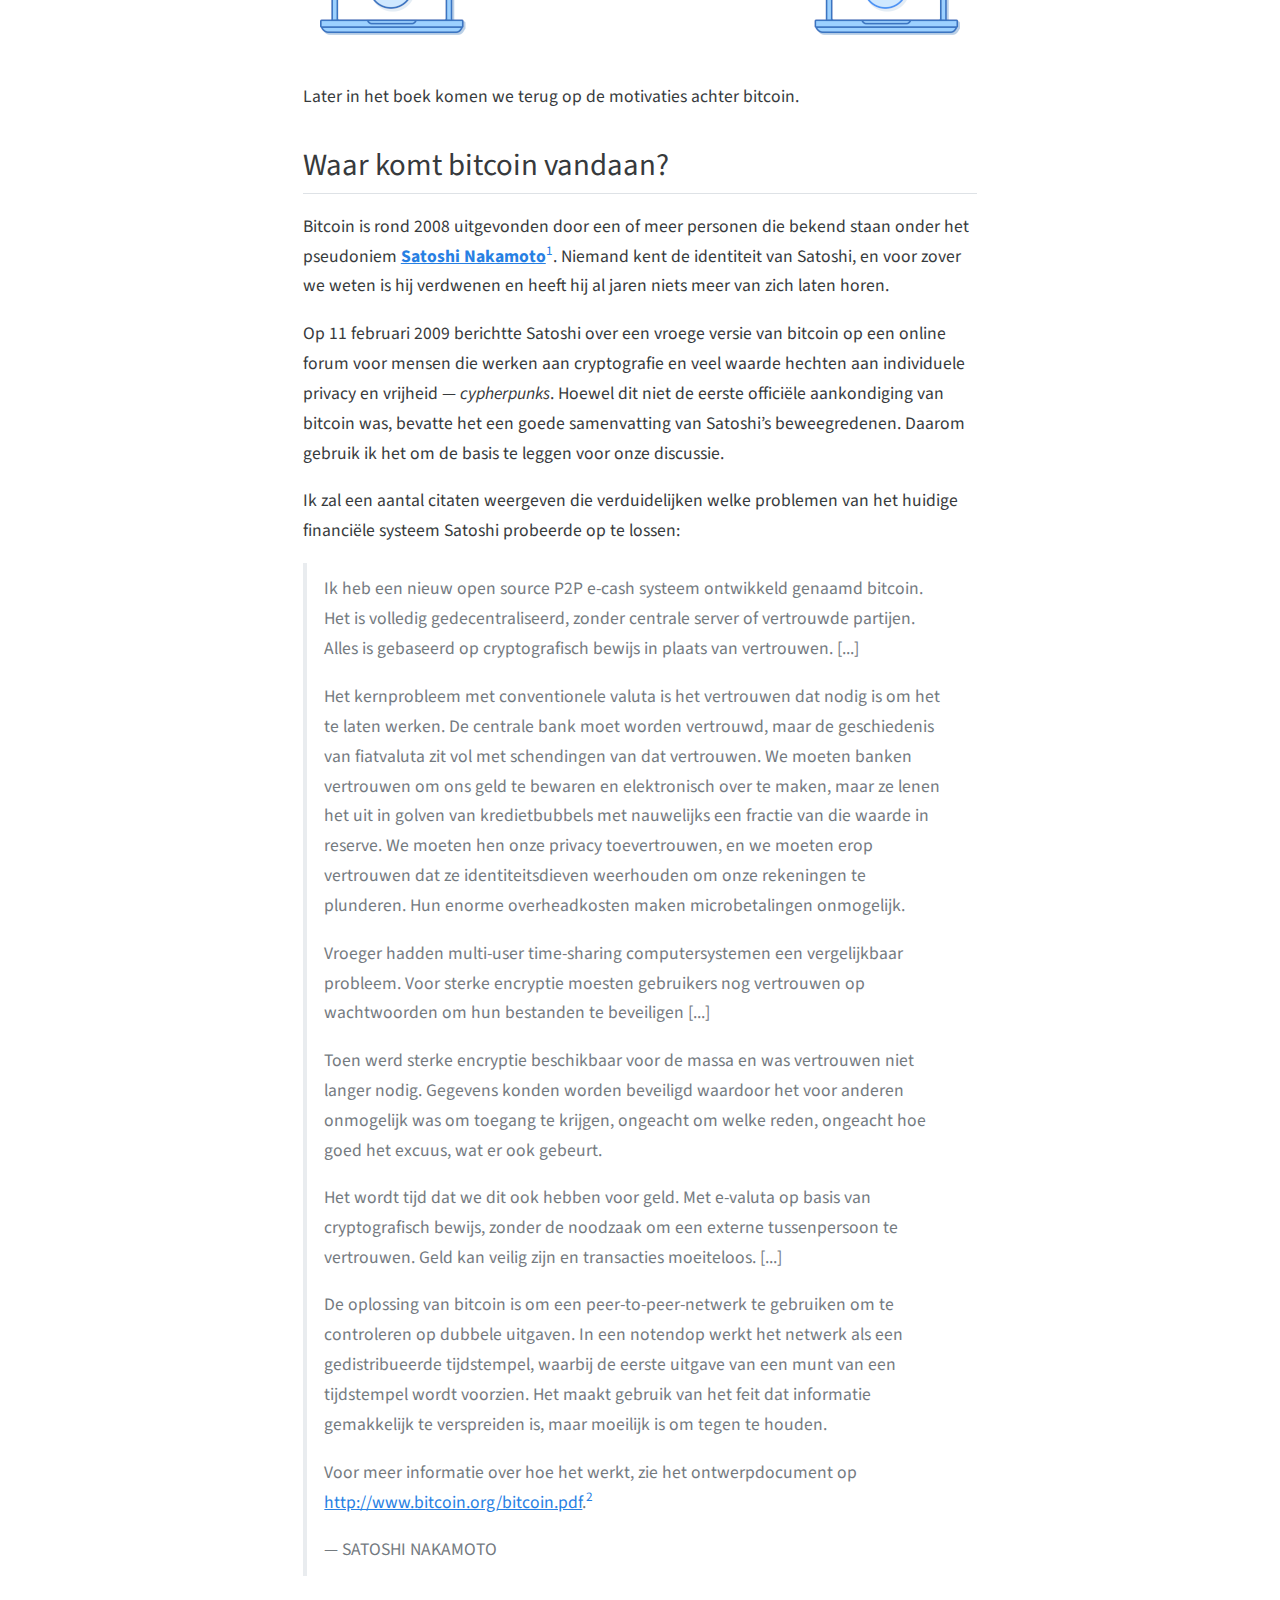
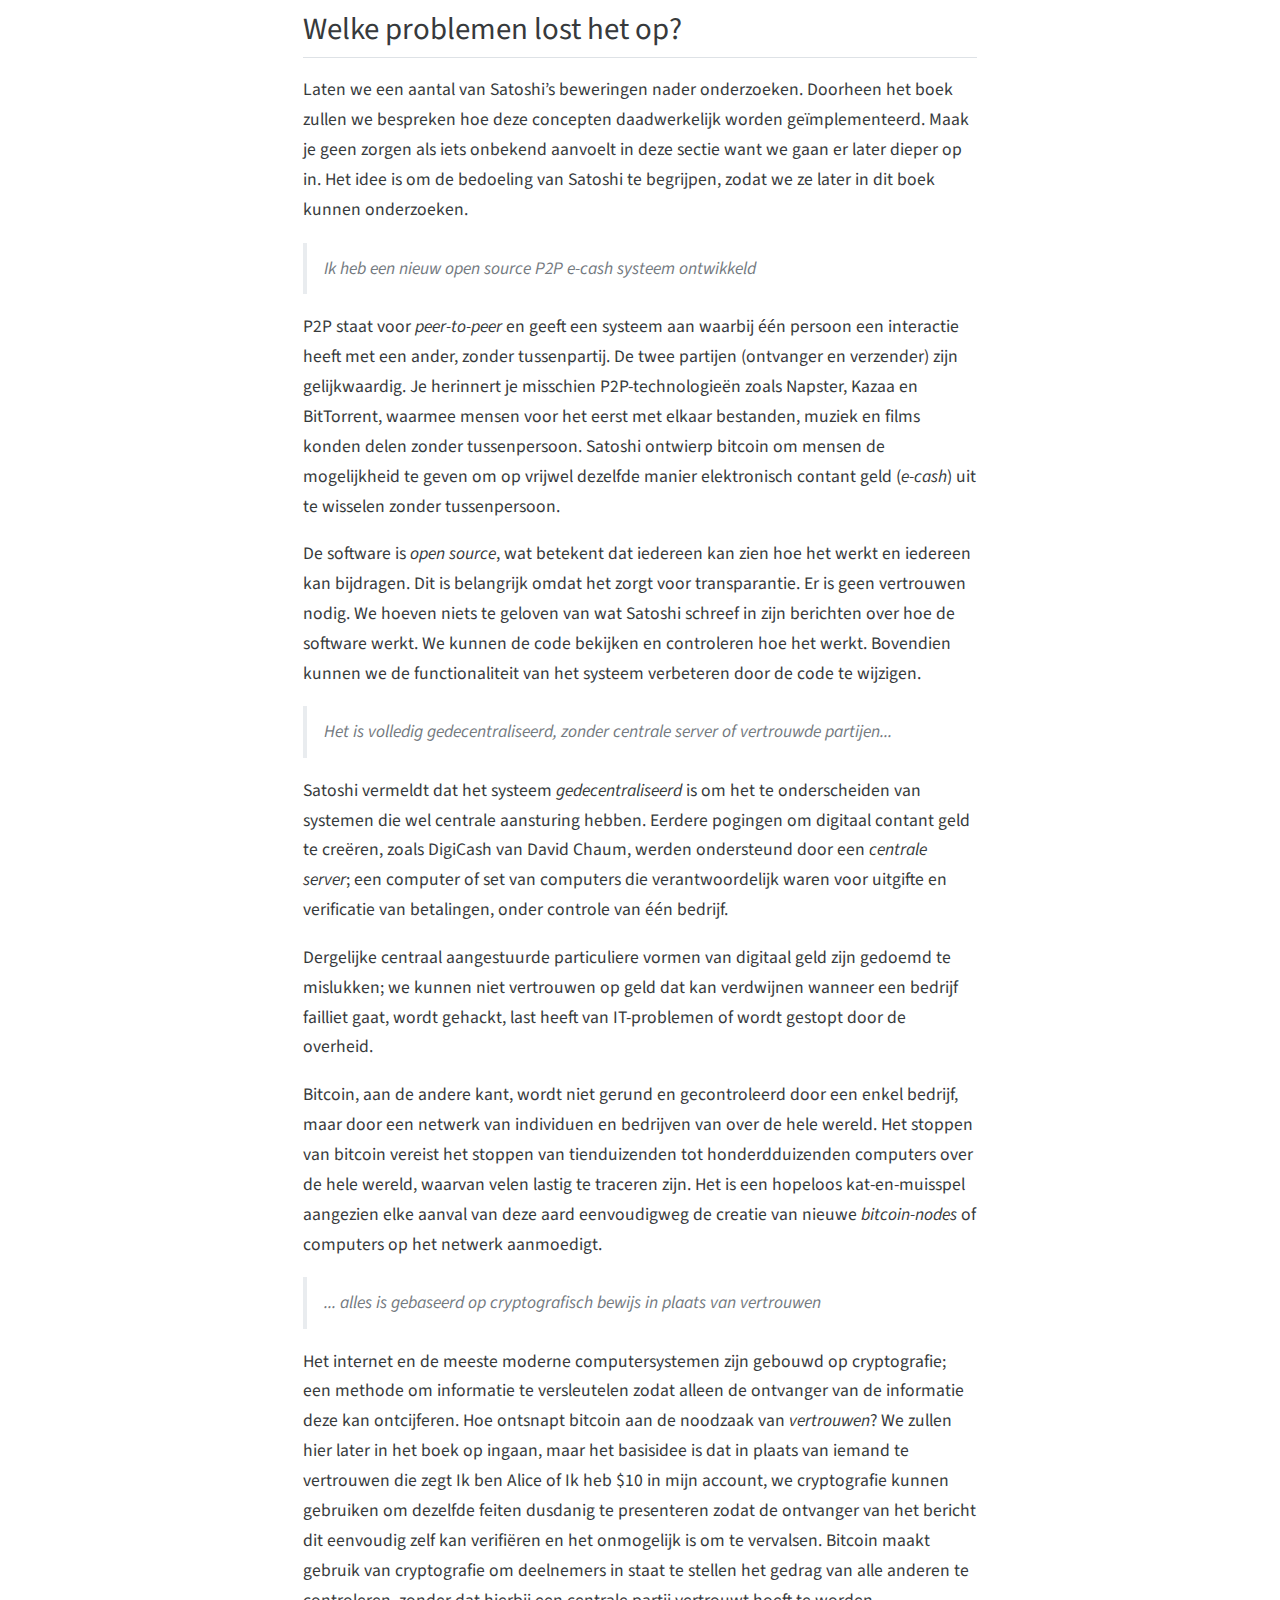
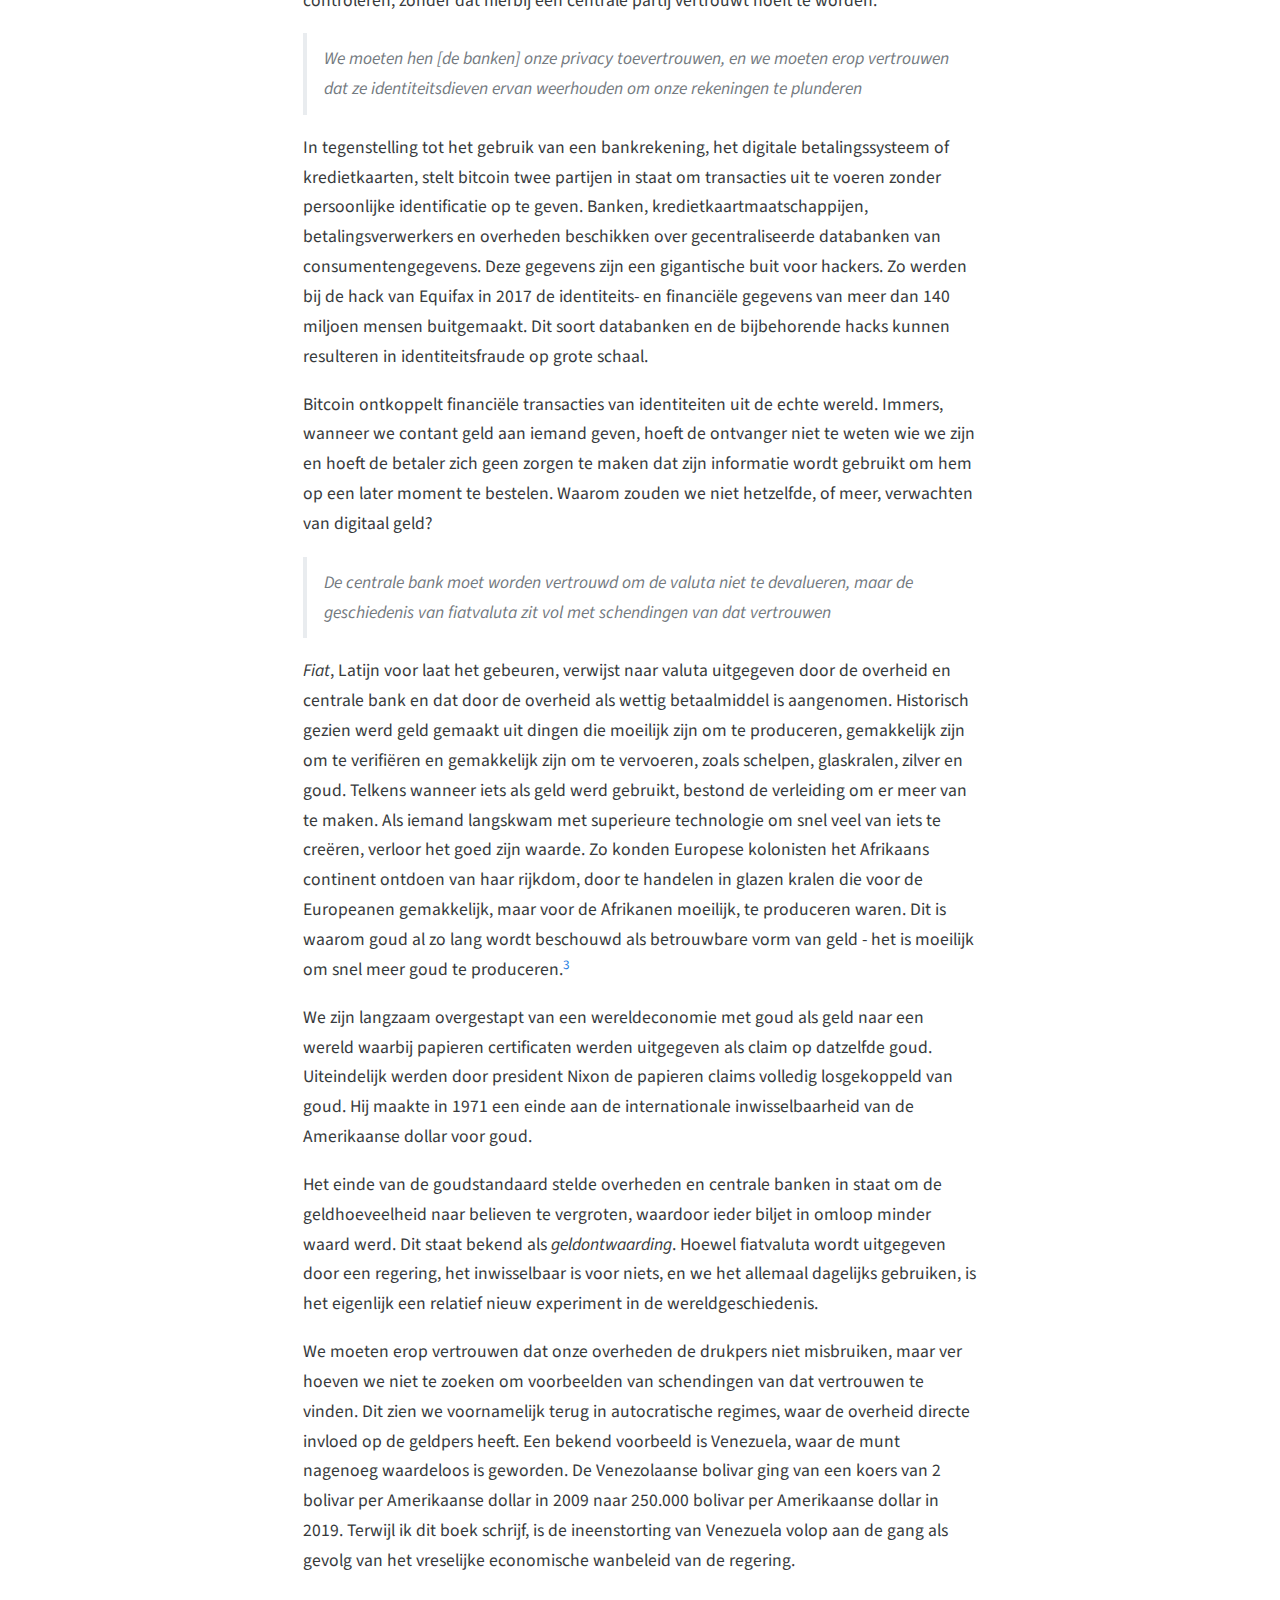
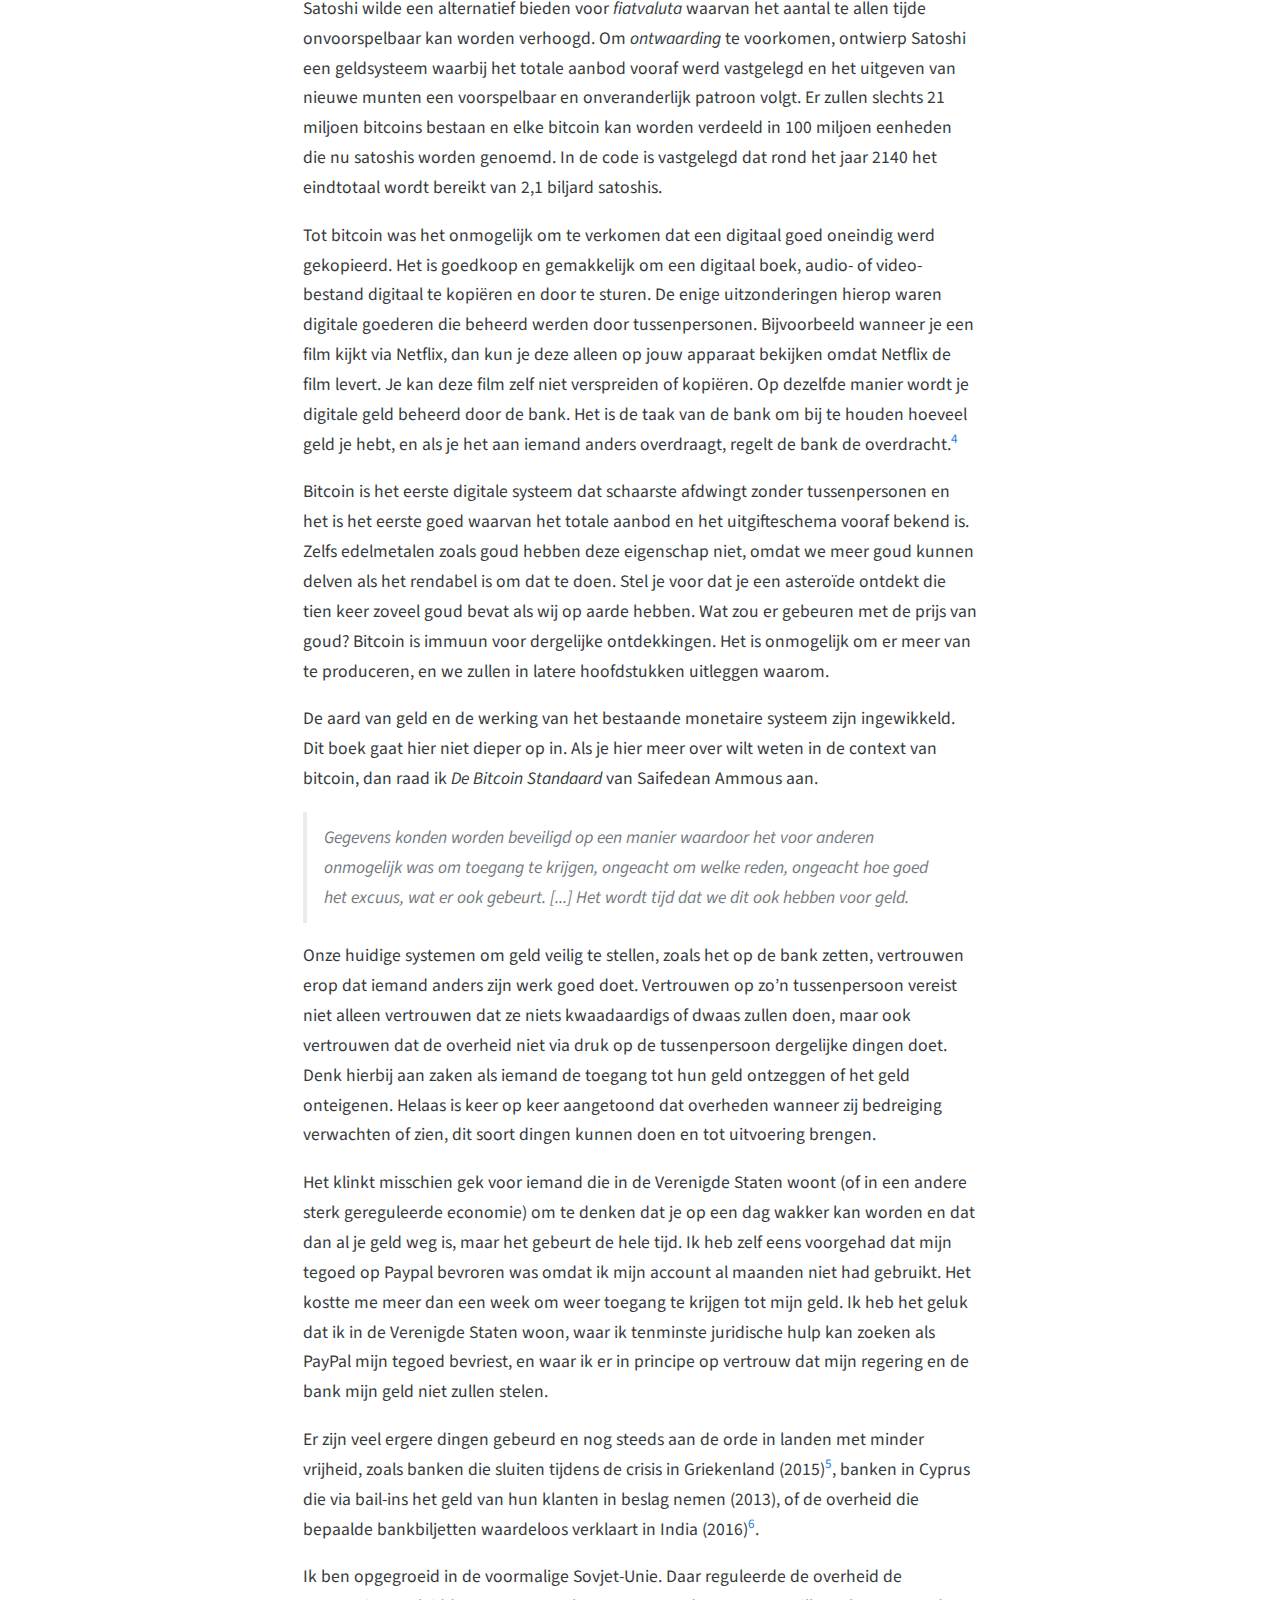
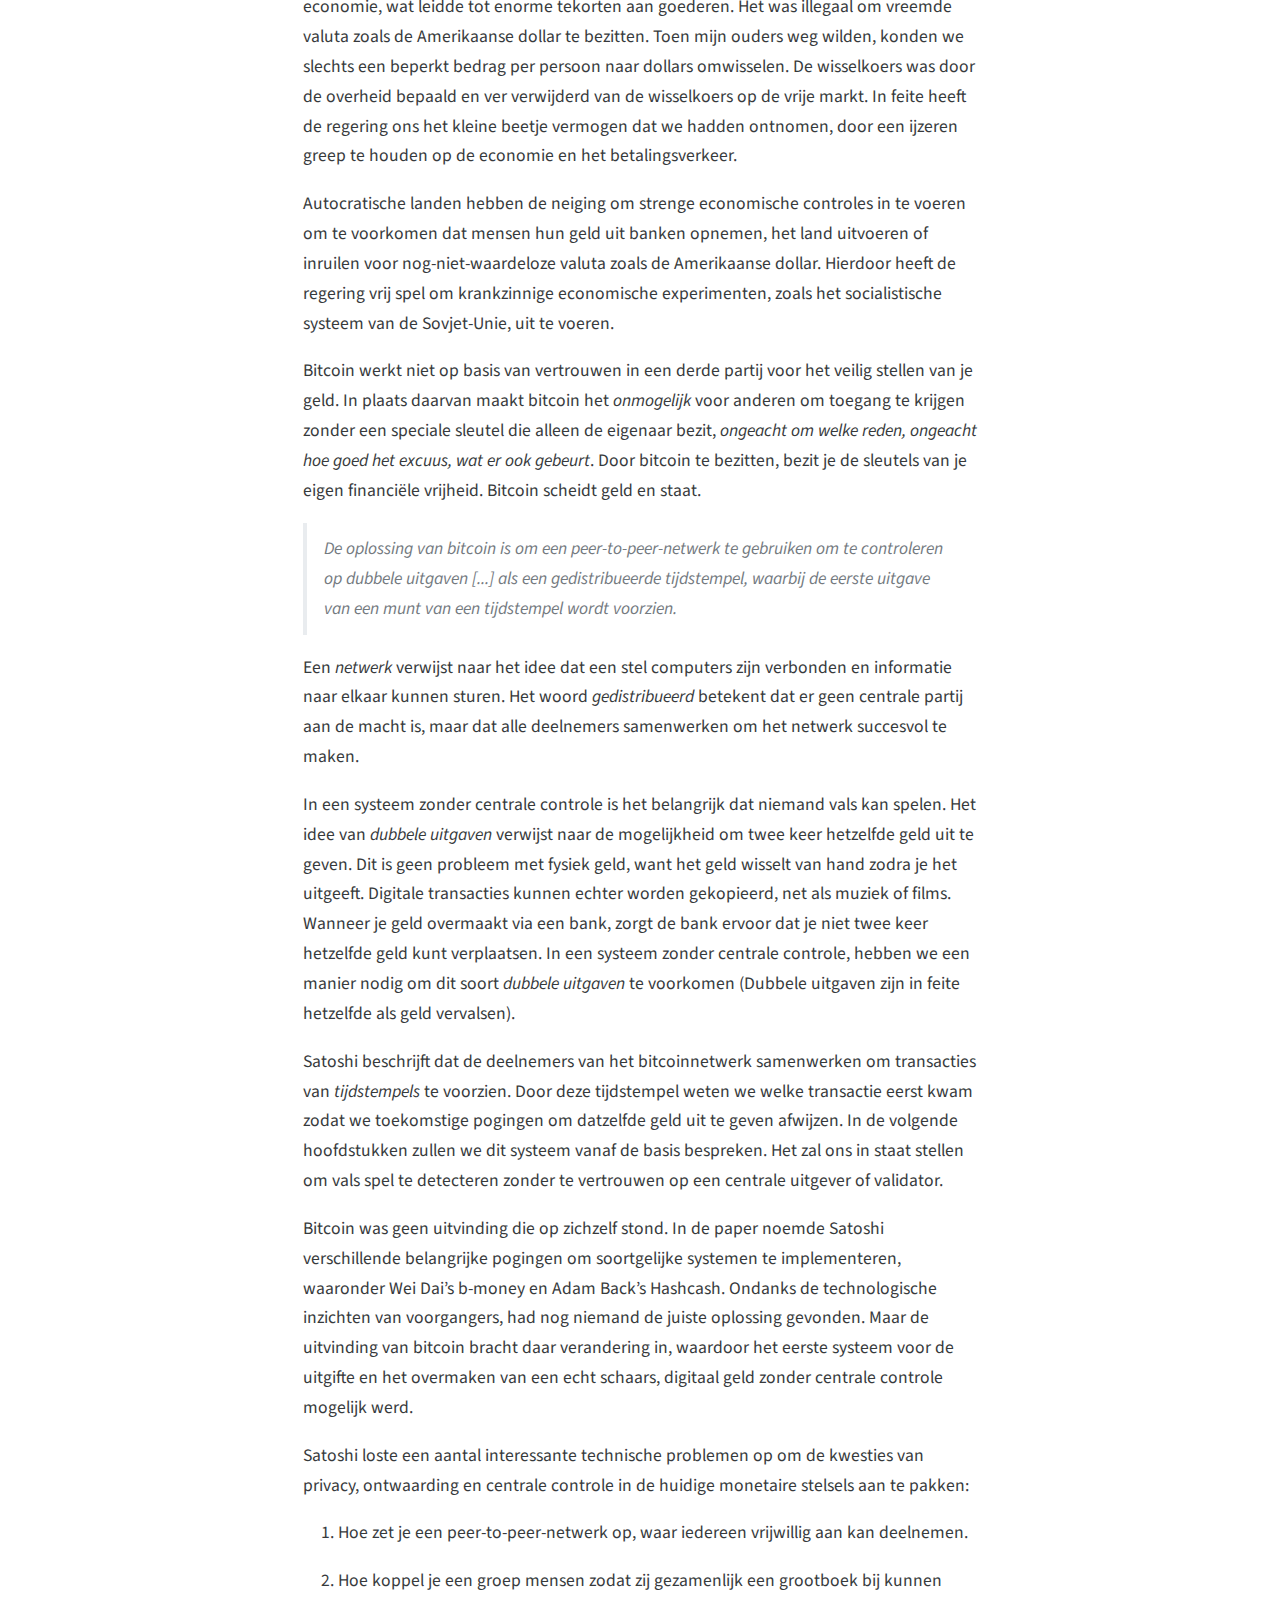
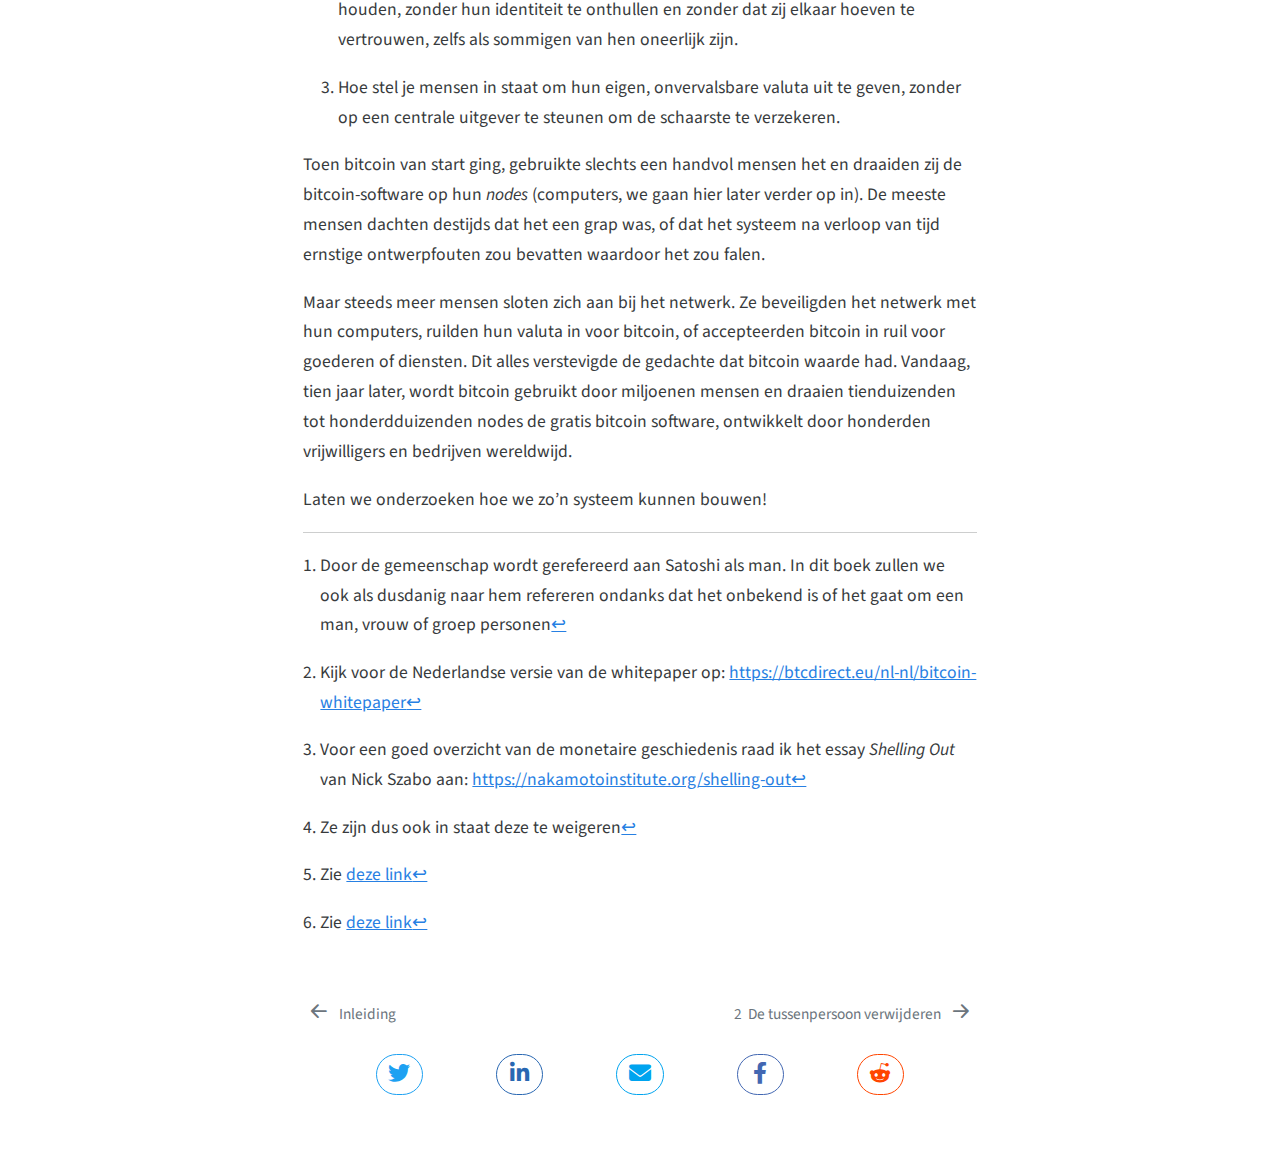
==== commit 060dd262: "Update render" ====
--- a/_book/ch01.html
+++ b/_book/ch01.html
@@ -42,6 +42,8 @@
 <script src="site_libs/bootstrap/bootstrap.min.js"></script>
 <link href="site_libs/bootstrap/bootstrap-icons.css" rel="stylesheet">
 <link href="site_libs/bootstrap/bootstrap.min.css" rel="stylesheet" id="quarto-bootstrap" data-mode="light">
+<link href="site_libs/quarto-contrib/social-share-0.1.0/social-share.css" rel="stylesheet">
+<link href="site_libs/quarto-contrib/social-share-0.1.0/all.css" rel="stylesheet">
 <script id="quarto-search-options" type="application/json">{
   "location": "sidebar",
   "copy-button": false,
@@ -267,7 +269,7 @@
 <p>Bitcoin biedt een alternatief voor centraal gestuurd, digitaal geld. Het biedt os een systeem dat ons de vrijheid van contant geld teruggeeft, maar op digitale wijze:</p>
 <ol type="1">
 <li><p>Een digitaal bezit waarvan het aanbod beperkt, vooraf bekend en onveranderlijk is. Dit staat in schril contrast met bankbiljetten en hun digitale versies die worden uitgegeven door overheden en centrale banken, waarvan het aantal zich in een onvoorspelbaar tempo blijft uitbreiden.</p></li>
-<li><p>Een stel onderling verbonden computers (<em>het bitcoinnetwerk</em>), waar iedereen kan aan deelnemen door een stukje software te draaien op hun computer. Dit netwerk dient om bitcoins uit te geven, hun eigendomstitel te volgen en om overdrachten tussen deelnemers uit te voeren, zonder te vertrouwen op tussenpersonen zoals banken, betalingsbedrijven en overheidsinstanties. Zie <a href="#fig-bitcoinnetwerk">Figure&nbsp;<span>1.1</span></a>.</p></li>
+<li><p>Een stel onderling verbonden computers (<em>het bitcoinnetwerk</em>), waar iedereen kan aan deelnemen door een stukje software te draaien op hun computer. Dit netwerk dient om bitcoins uit te geven, hun eigendomstitel te volgen en om overdrachten tussen deelnemers uit te voeren, zonder te vertrouwen op tussenpersonen zoals banken, betalingsbedrijven en overheidsinstanties. Zie <a href="#fig-bitcoinnetwerk">Figure&nbsp;<span class="quarto-unresolved-ref">fig-bitcoinnetwerk</span></a>.</p></li>
 <li><p>De bitcoinclientsoftware, een stukje computercode die iedereen kan uitvoeren om deelnemer te worden van het netwerk. Deze software is <em>open source</em>, wat betekent dat iedereen kan zien hoe het werkt en bij kan dragen aan nieuwe functies en verbeteringen.</p></li>
 </ol>
 <div id="fig-bitcoinnetwerk" class="quarto-figure quarto-figure-center anchored">
@@ -514,6 +516,7 @@
   </div>
 </nav>
 </div> <!-- /content -->
+<div class="page-columns page-rows-contents page-layout-article"><div class="social-share"><a href="https://twitter.com/share?url=https://bitcoinboeken.com/&amp;text=Leer over bitcoin met de bekendste boeken over bitcoin in het Nederlands." target="_blank" class="twitter"><i class="fab fa-twitter fa-fw fa-lg"></i></a><a href="https://www.linkedin.com/shareArticle?url=https://bitcoinboeken.com/&amp;title=Leer over bitcoin met de bekendste boeken over bitcoin in het Nederlands." target="_blank" class="linkedin"><i class="fa-brands fa-linkedin-in fa-fw fa-lg"></i></a>  <a href="mailto:?subject=Leer over bitcoin met de bekendste boeken over bitcoin in het Nederlands.&amp;body=Check out this link:https://bitcoinboeken.com/" target="_blank" class="email"><i class="fa-solid fa-envelope fa-fw fa-lg"></i></a><a href="https://www.facebook.com/sharer.php?u=https://bitcoinboeken.com/" target="_blank" class="facebook"><i class="fab fa-facebook-f fa-fw fa-lg"></i></a><a href="https://reddit.com/submit?url=https://bitcoinboeken.com/&amp;title=Leer over bitcoin met de bekendste boeken over bitcoin in het Nederlands." target="_blank" class="reddit">   <i class="fa-brands fa-reddit-alien fa-fw fa-lg"></i></a></div></div>
 
 
 
--- a/_book/site_libs/quarto-contrib/social-share-0.1.0/social-share.css
+++ b/_book/site_libs/quarto-contrib/social-share-0.1.0/social-share.css
@@ -0,0 +1,99 @@
+/*adapted from: https://www.remysheppard.com/blog/hugo-share-buttons/*/
+.social-share {
+  display: flex;
+  flex-direction: row;
+  justify-content: space-evenly;
+  flex-wrap: wrap;
+}
+
+.social-share a {
+  border-radius: 25px;
+  padding: 0.25rem 0.5rem;
+  background: white;
+  border: 1px solid transparent;
+  transition: background ease 0.3s, color ease 0.3s;
+  margin-bottom: 1em;
+  text-decoration: none;
+}
+
+.social-share a:before {
+  display: none;
+}
+
+.social-share a.facebook {
+  border-color: #4267B2;
+    color: #4267B2;
+}
+
+.social-share a.facebook:hover {
+  background: #4267B2;
+    color: white;
+}
+
+.social-share a.twitter {
+  border-color: #1DA1F2;
+    color: #1DA1F2;
+}
+
+.social-share a.twitter:hover {
+  background: #1DA1F2;
+    color: white;
+}
+
+.social-share a.reddit {
+  border-color: #FF4500;
+    color: #FF4500;
+}
+.social-share a.reddit:hover {
+  background: #FF4500;
+    color: white;
+}
+
+.social-share a.stumbleupon {
+  border-color: #EB471D;
+    color: #EB471D;
+}
+
+.social-share a.stumbleupon:hover {
+  background: #EB471D;
+    color: white;
+}
+
+.social-share a.tumblr {
+  border-color: #35465C;
+    color: #35465C;
+}
+.social-share a.tumblr:hover {
+  background: #35465C;
+    color: white;
+}
+
+.social-share a.linkedin {
+  border-color: #2867B2;
+    color: #2867B2;
+}
+
+.social-share a.linkedin:hover {
+  background: #2867B2;
+    color: white;
+}
+
+.social-share a.email {
+  border-color: #00A4EF;
+    color: #00A4EF;
+}
+
+.social-share a.email:hover {
+  background: #00A4EF;
+    color: white;
+}
+
+.social-share a.mastodon {
+  border-color: #6364FF;
+    color: #6364FF;
+}
+
+.social-share a.mastodon:hover {
+  background: #6364FF;
+    color: white;
+}
